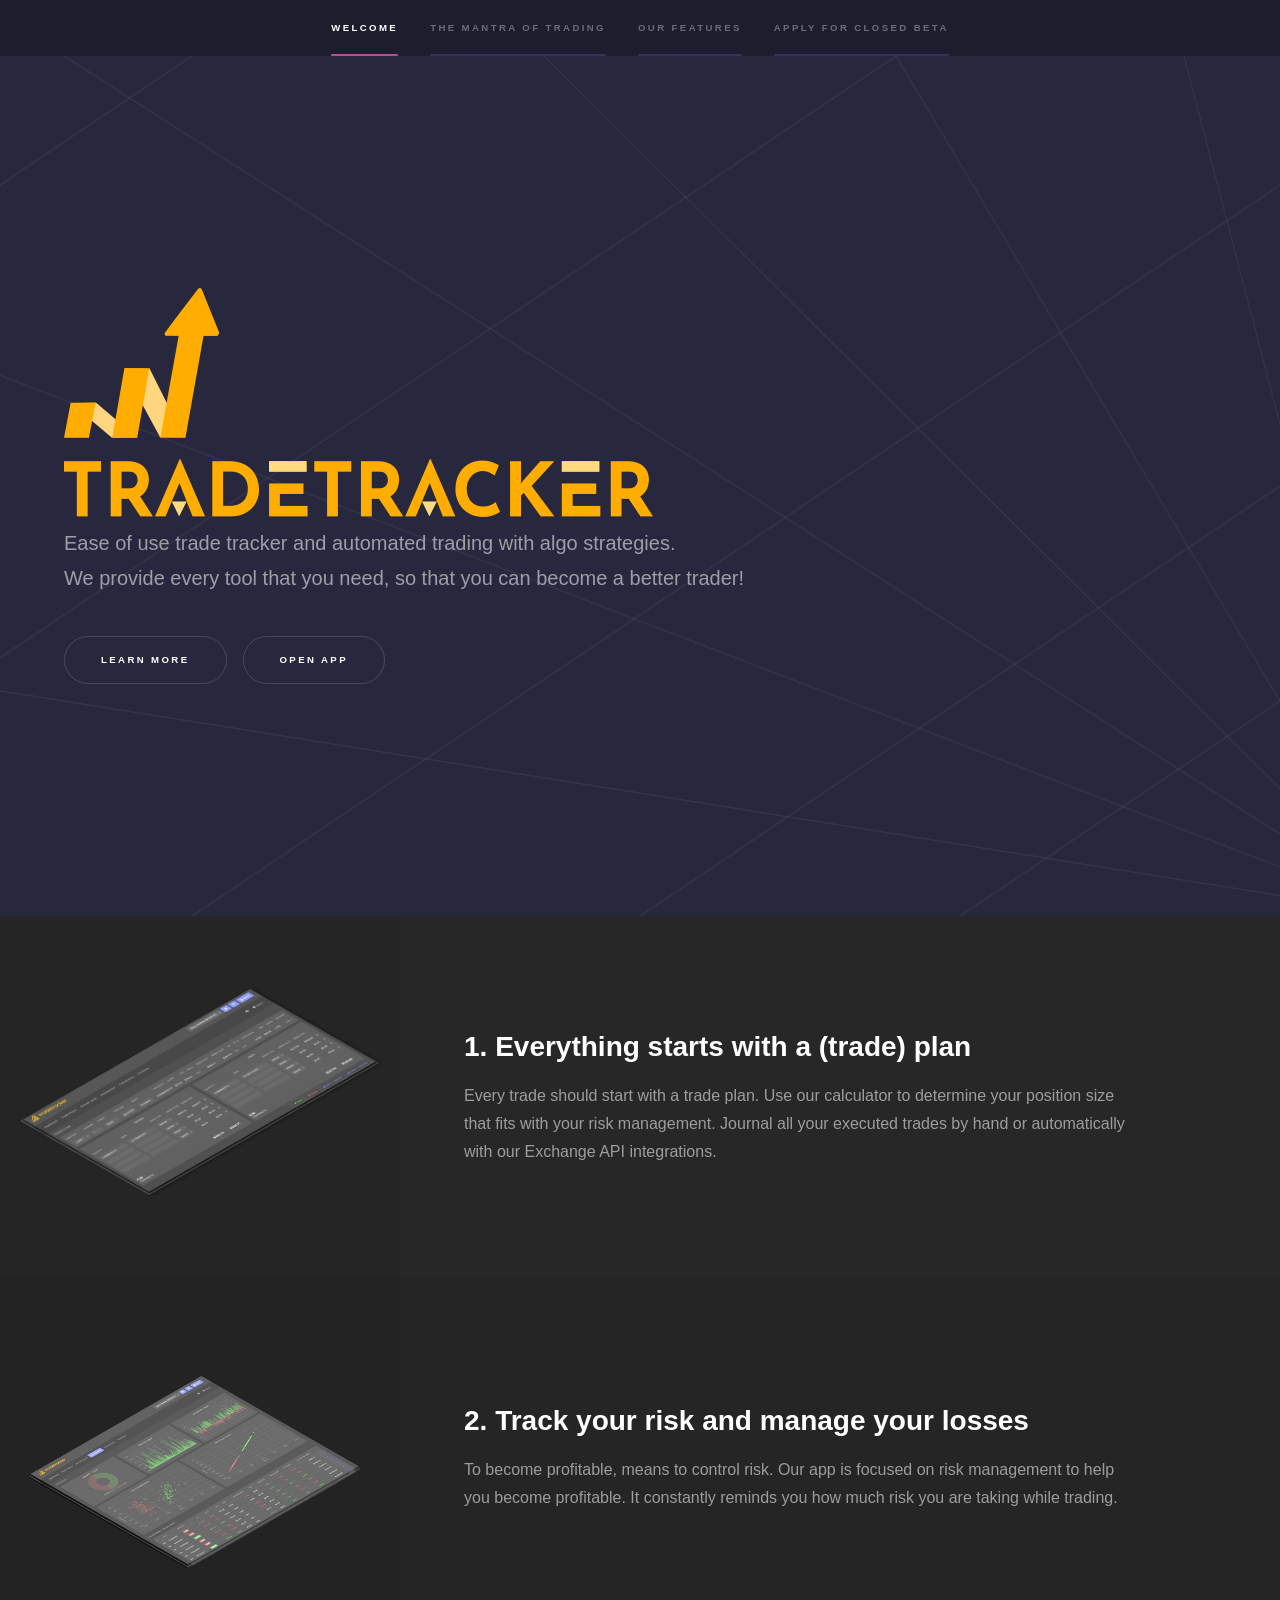
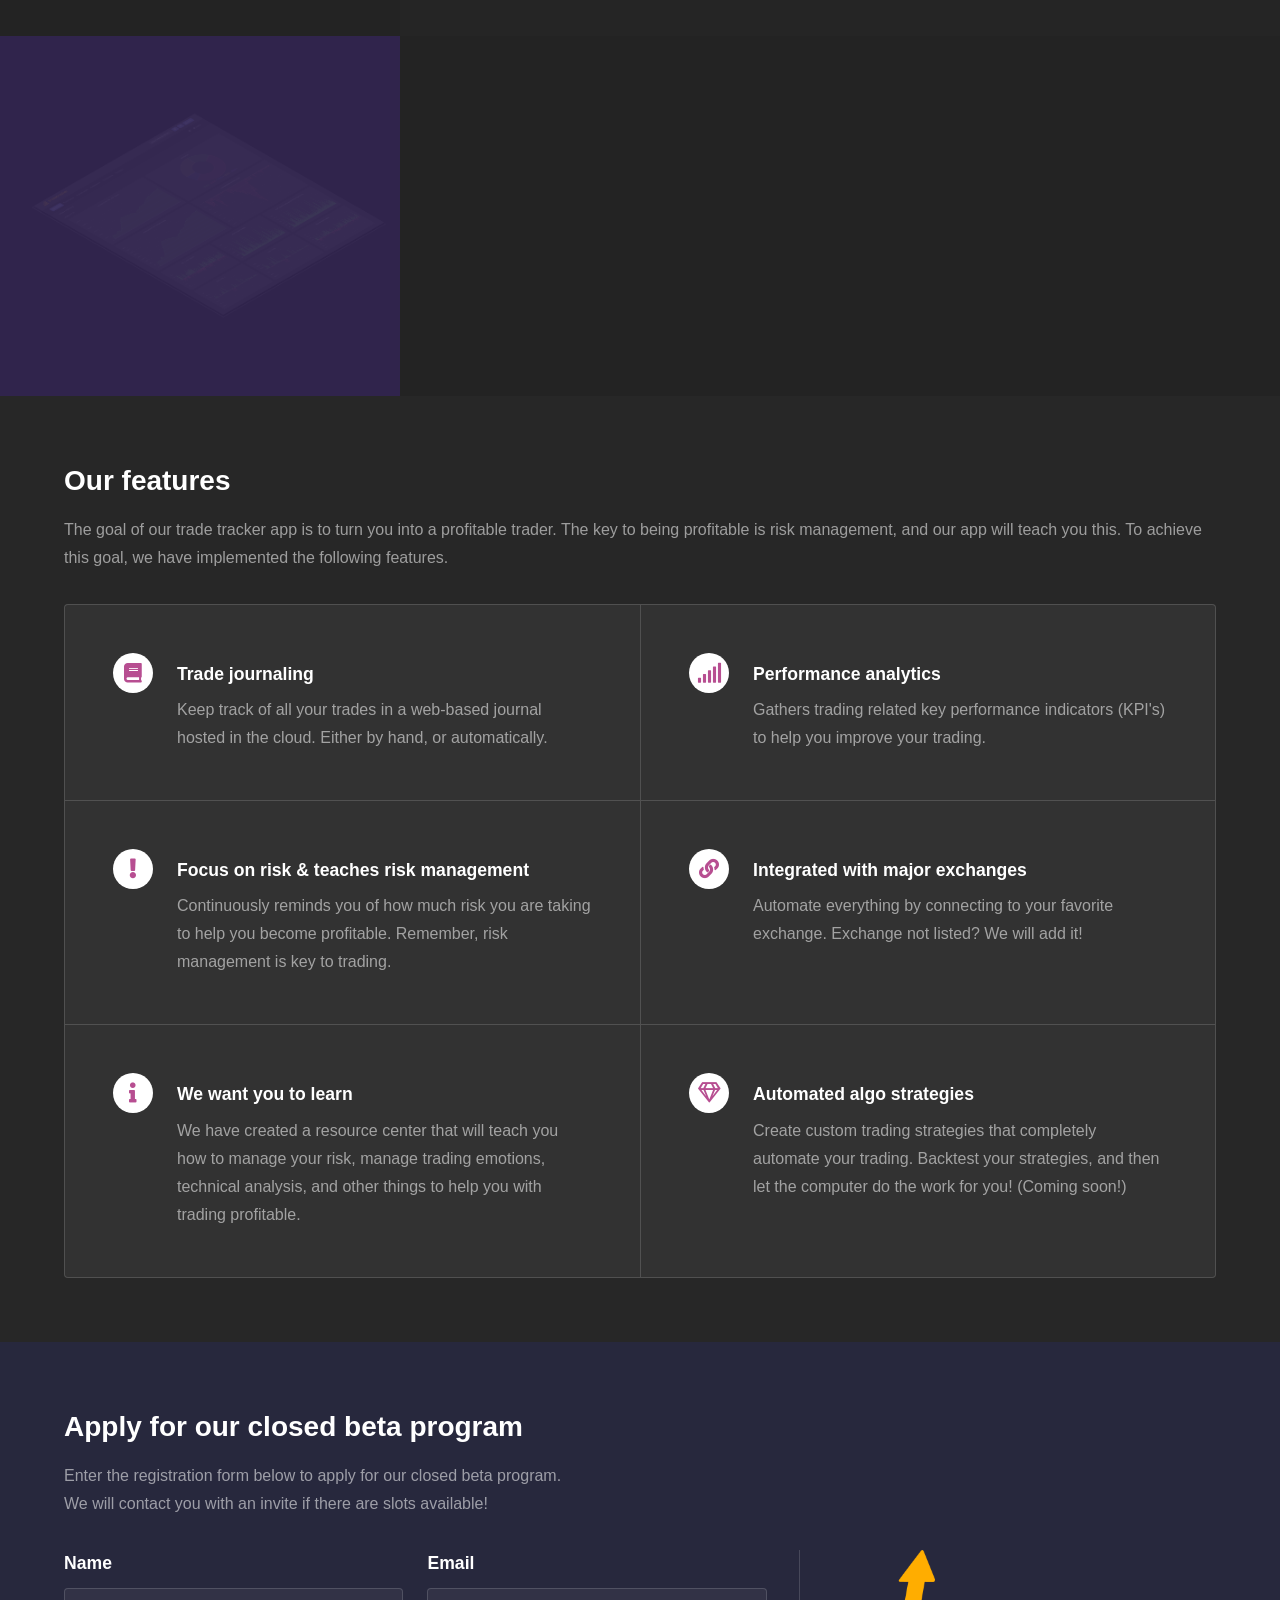
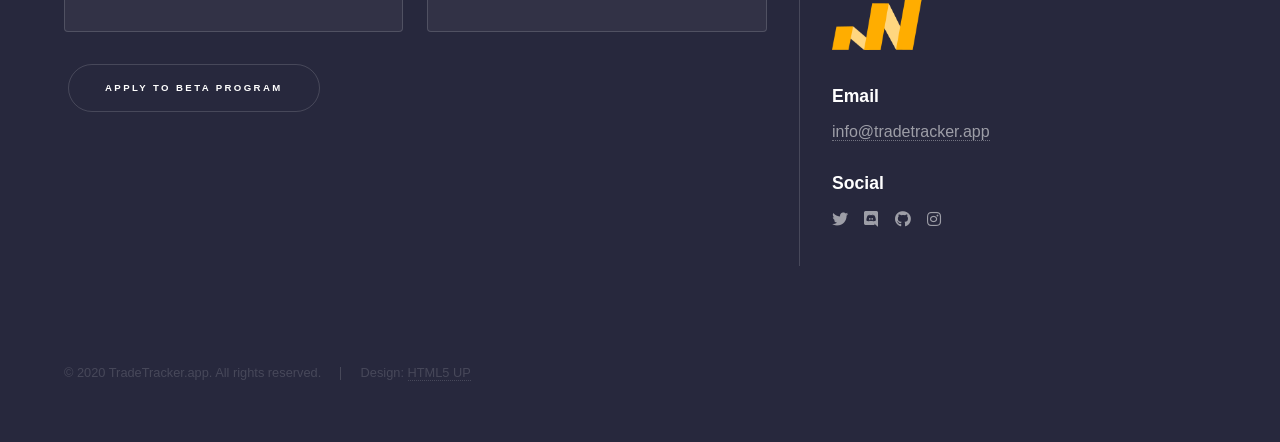
==== index.html @ 55cc379c "additional logo" ====
<!DOCTYPE HTML>
<!--
	Hyperspace by HTML5 UP
	html5up.net | @ajlkn
	Free for personal and commercial use under the CCA 3.0 license (html5up.net/license)
-->
<html>
	<head>
		<title>TradeTracker — Ease of use trade tracker!</title>
		<meta charset="utf-8" />
		<meta name="viewport" content="width=device-width, initial-scale=1, user-scalable=no" />
		<link rel="stylesheet" href="assets/css/main.css" />
		<link rel="icon" type="image/png" href="images/favicon.png">
		<noscript><link rel="stylesheet" href="assets/css/noscript.css" /></noscript>
	</head>
	<body class="is-preload">

		<!-- Sidebar -->
			<section id="sidebar">
				<div class="inner">
					<nav>
						<ul>
							<li><a href="#intro">Welcome</a></li>
							<li><a href="#one">The mantra of trading</a></li>
							<li><a href="#two">Our features</a></li>
							<li><a href="#three">Apply for closed beta</a></li>
						</ul>
					</nav>
				</div>
			</section>

		<!-- Wrapper -->
			<div id="wrapper">

				<!-- Intro -->
					<section id="intro" class="wrapper style1 fullscreen fade-up">
						<div class="inner">
							<div>
								<img src="images/icon.png" style="margin-bottom: 12px;" />
							</div>
							<img src="images/logo.png" alt="TradeTracker" class="logo" />
							<p>
								Ease of use trade tracker and automated trading with algo strategies.<br/>
								We provide every tool that you need, so that you can become a better trader!
							</p>
							<ul class="actions">
								<li><a href="#one" class="button scrolly">Learn more</a></li>
								<li><a href="https://beta.tradetracker.app" target="_blank" class="button scrolly">Open app</a></li>
							</ul>
						</div>
					</section>

				<!-- One -->
					<section id="one" class="wrapper style2 spotlights">
						<section>
							<a class="image"><img src="images/img2.PNG" alt="" data-position="center center" /></a>
							<div class="content">
								<div class="inner">
									<h2>1. Everything starts with a (trade) plan</h2>
									<p>
										Every trade should start with a trade plan. 
										Use our calculator to determine your position size that fits with your risk management.
										Journal all your executed trades by hand or automatically with our Exchange API integrations.
									</p>
									<!-- <ul class="actions">
										<li><a href="generic.html" class="button">Learn more</a></li>
									</ul> -->
								</div>
							</div>
						</section>
						<section>
							<a class="image"><img src="images/img3.PNG" alt="" data-position="top center" /></a>
							<div class="content">
								<div class="inner">
									<h2>2. Track your risk and manage your losses</h2>
									<p>
										To become profitable, means to control risk.
										Our app is focused on risk management to help you become profitable.
										It constantly reminds you how much risk you are taking while trading.
									</p>
									<!-- <ul class="actions">
										<li><a href="generic.html" class="button">Learn more</a></li>
									</ul> -->
								</div>
							</div>
						</section>
						<section>
							<a class="image"><img src="images/img1.PNG" alt="" data-position="25% 25%" /></a>
							<div class="content">
								<div class="inner">
									<h2>3. Learn from the past, improve for the future</h2>
									<p>
										To improve, you need historical data.
										Gain key insight into your trading performance by tracking trading related key performance indicators (KPI's), and learn how to improve your trading.
									</p>
									<!-- <ul class="actions">
										<li><a href="generic.html" class="button">Learn more</a></li>
									</ul> -->
								</div>
							</div>
						</section>
					</section>

				<!-- Two -->
					<section id="two" class="wrapper style3 fade-up">
						<div class="inner">
							<h2>Our features</h2>
							<p>
								The goal of our trade tracker app is to turn you into a profitable trader. The key to being profitable is risk management, and our app will teach you this.
								To achieve this goal, we have implemented the following features.
							</p>
							<div class="features">
								<section>
									<span class="icon solid major fa-book"></span>
									<h3>Trade journaling</h3>
									<p>
										Keep track of all your trades in a web-based journal hosted in the cloud.
										Either by hand, or automatically.
									</p>
								</section>
								<section>
									<span class="icon solid major fa-signal"></span>
									<h3>Performance analytics</h3>
									<p>Gathers trading related key performance indicators (KPI's) to help you improve your trading.</p>
								</section>
								<section>
									<span class="icon solid major fa-exclamation"></span>
									<h3>Focus on risk & teaches risk management</h3>
									<p>Continuously reminds you of how much risk you are taking to help you become profitable. Remember, risk management is key to trading.</p>
								</section>
								<section>
									<span class="icon solid major fa-link"></span>
									<h3>Integrated with major exchanges</h3>
									<p>Automate everything by connecting to your favorite exchange. Exchange not listed? We will add it!</p>
								</section>
								<section>
									<span class="icon solid major fa-info"></span>
									<h3>We want you to learn</h3>
									<p>
										We have created a resource center that will teach you how to manage your risk, manage trading emotions, technical analysis, and other things to help you with trading profitable.
									</p>
								</section>
								<section>
									<span class="icon major fa-gem"></span>
									<h3>Automated algo strategies</h3>
									<p>Create custom trading strategies that completely automate your trading. Backtest your strategies, and then let the computer do the work for you! (Coming soon!)</p>
								</section>
							</div>
							<!-- <ul class="actions">
								<li><a href="generic.html" class="button">Learn more</a></li>
							</ul> -->
						</div>
					</section>

				<!-- Three -->
					<section id="three" class="wrapper style1 fade-up">
						<div class="inner">
							<h2>Apply for our closed beta program</h2>
							<p>
								Enter the registration form below to apply for our closed beta program.<br/>
								We will contact you with an invite if there are slots available!
							</p>
							<div class="split style1">
								<section>
									<form method="post" id="form">
										<div class="fields">
											<div class="field half">
												<label for="name">Name</label>
												<input type="text" name="name" id="name" />
											</div>
											<div class="field half">
												<label for="email">Email</label>
												<input type="text" name="_replyto" id="email" />
											</div>
										</div>
										<input type="hidden" name="message" value="I'd like to apply for your beta program!" />
										<ul class="actions">
											<button class="button submit" value="Send" style="margin-left: 20px;">Apply to beta program</button>
										</ul>
									</form>
								</section>
								<section>
									<ul class="contact">
										<!-- <li>
											<h3>Address</h3>
											<span>Unknown Address #69<br />
											1234 TT, Amsterdam<br />
											The Netherlands</span>
										</li> -->
										<li>
											<img src="images/icon.png" style="height: 100px;" />
										</li>
										<li>
											<h3>Email</h3>
											<a href="#">info@tradetracker.app</a>
										</li>
										<li>
											<h3>Social</h3>
											<ul class="icons">
												<li><a href="https://twitter.com/TradeTrackerApp" class="icon brands fa-twitter"><span class="label">Twitter</span></a></li>
												<li><a href="https://discord.gg/J2b7CrncTD" class="fab fa-discord"><span class="label">Discord</span></a></li>
												<li><a href="#" class="icon brands fa-github"><span class="label">GitHub</span></a></li>
												<li><a href="#" class="icon brands fa-instagram"><span class="label">Instagram</span></a></li>
											</ul>
										</li>
									</ul>
								</section>
							</div>
						</div>
					</section>

			</div>

		<!-- Footer -->
			<footer id="footer" class="wrapper style1-alt">
				<div class="inner">
					<ul class="menu">
						<li>&copy; 2020 TradeTracker.app. All rights reserved.</li><li><small>Design: <a href="http://html5up.net">HTML5 UP</a></small></li>
					</ul>
				</div>
			</footer>

		<!-- Scripts -->
			<script src="assets/js/jquery.min.js"></script>
			<script src="assets/js/jquery.scrollex.min.js"></script>
			<script src="assets/js/jquery.scrolly.min.js"></script>
			<script src="assets/js/browser.min.js"></script>
			<script src="assets/js/breakpoints.min.js"></script>
			<script src="assets/js/util.js"></script>
			<script src="assets/js/main.js"></script>
			<script>
				// Add the form action by "decrypting" this Base64 string. Prevents bots that submits forms...
				const el = document.getElementById('form');
				el.action = atob('aHR0cHM6Ly9mb3Jtc3ByZWUuaW8vZi94cHpva3ducg==');
			</script>
	</body>
</html>
---- assets/css/main.css ----
@import url(fontawesome-all.min.css);

/*
	Hyperspace by HTML5 UP
	html5up.net | @ajlkn
	Free for personal and commercial use under the CCA 3.0 license (html5up.net/license)
*/

html, body, div, span, applet, object,
iframe, h1, h2, h3, h4, h5, h6, p, blockquote,
pre, a, abbr, acronym, address, big, cite,
code, del, dfn, em, img, ins, kbd, q, s, samp,
small, strike, strong, sub, sup, tt, var, b,
u, i, center, dl, dt, dd, ol, ul, li, fieldset,
form, label, legend, table, caption, tbody,
tfoot, thead, tr, th, td, article, aside,
canvas, details, embed, figure, figcaption,
footer, header, hgroup, menu, nav, output, ruby,
section, summary, time, mark, audio, video {
	margin: 0;
	padding: 0;
	border: 0;
	font-size: 100%;
	font: inherit;
	vertical-align: baseline;}

article, aside, details, figcaption, figure,
footer, header, hgroup, menu, nav, section {
	display: block;}

body {
	line-height: 1;
}

ol, ul {
	list-style: none;
}

blockquote, q {
	quotes: none;
}

	blockquote:before, blockquote:after, q:before, q:after {
		content: '';
		content: none;
	}

table {
	border-collapse: collapse;
	border-spacing: 0;
}

body {
	-webkit-text-size-adjust: none;
}

mark {
	background-color: transparent;
	color: inherit;
}

input::-moz-focus-inner {
	border: 0;
	padding: 0;
}

input, select, textarea {
	-moz-appearance: none;
	-webkit-appearance: none;
	-ms-appearance: none;
	appearance: none;
}

/* Basic */

	@-ms-viewport {
		width: device-width;
	}

	body {
		-ms-overflow-style: scrollbar;
	}

	@media screen and (max-width: 480px) {

		html, body {
			min-width: 320px;
		}

	}

	html {
		box-sizing: border-box;
	}

	*, *:before, *:after {
		box-sizing: inherit;
	}

	body {
		background: #27283D;
	}

		body.is-preload *, body.is-preload *:before, body.is-preload *:after {
			-moz-animation: none !important;
			-webkit-animation: none !important;
			-ms-animation: none !important;
			animation: none !important;
			-moz-transition: none !important;
			-webkit-transition: none !important;
			-ms-transition: none !important;
			transition: none !important;
		}

/* Type */

	body, input, select, textarea {
		color: rgba(255, 255, 255, 0.55);
		font-family: Arial, Helvetica, sans-serif;
		font-size: 16.5pt;
		font-weight: normal;
		line-height: 1.75;
	}

		@media screen and (max-width: 1680px) {

			body, input, select, textarea {
				font-size: 13pt;
			}

		}

		@media screen and (max-width: 1280px) {

			body, input, select, textarea {
				font-size: 12pt;
			}

		}

		@media screen and (max-width: 360px) {

			body, input, select, textarea {
				font-size: 11pt;
			}

		}

	a {
		-moz-transition: color 0.2s ease, border-bottom-color 0.2s ease;
		-webkit-transition: color 0.2s ease, border-bottom-color 0.2s ease;
		-ms-transition: color 0.2s ease, border-bottom-color 0.2s ease;
		transition: color 0.2s ease, border-bottom-color 0.2s ease;
		border-bottom: dotted 1px rgba(255, 255, 255, 0.35);
		color: inherit;
		text-decoration: none;
	}

		a:hover {
			border-bottom-color: transparent;
			color: #ffffff;
		}

	strong, b {
		color: #ffffff;
		font-weight: bold;
	}

	em, i {
		font-style: italic;
	}

	p {
		margin: 0 0 2em 0;
	}

	h1, h2, h3, h4, h5, h6 {
		color: #ffffff;
		font-weight: bold;
		line-height: 1.5;
		margin: 0 0 0.5em 0;
	}

		h1 a, h2 a, h3 a, h4 a, h5 a, h6 a {
			color: inherit;
			text-decoration: none;
		}

	h1 {
		font-size: 2.75em;
	}

		h1.major {
			margin: 0 0 1.3em 0;
			position: relative;
			padding-bottom: 0.35em;
		}

			h1.major:after {
				background-image: -moz-linear-gradient(to right, #5e42a6, #b74e91);
				background-image: -webkit-linear-gradient(to right, #5e42a6, #b74e91);
				background-image: -ms-linear-gradient(to right, #5e42a6, #b74e91);
				background-image: linear-gradient(to right, #5e42a6, #b74e91);
				-moz-transition: max-width 0.2s ease;
				-webkit-transition: max-width 0.2s ease;
				-ms-transition: max-width 0.2s ease;
				transition: max-width 0.2s ease;
				border-radius: 0.2em;
				bottom: 0;
				content: '';
				height: 0.05em;
				position: absolute;
				right: 0;
				width: 100%;
			}

	h2 {
		font-size: 1.75em;
	}

	h3 {
		font-size: 1.1em;
	}

	h4 {
		font-size: 1em;
	}

	h5 {
		font-size: 0.8em;
	}

	h6 {
		font-size: 0.6em;
	}

	@media screen and (max-width: 736px) {

		h1 {
			font-size: 2em;
		}

		h2 {
			font-size: 1.25em;
		}

		h3 {
			font-size: 1em;
		}

		h4 {
			font-size: 0.8em;
		}

		h5 {
			font-size: 0.6em;
		}

		h6 {
			font-size: 0.6em;
		}

	}

	sub {
		font-size: 0.8em;
		position: relative;
		top: 0.5em;
	}

	sup {
		font-size: 0.8em;
		position: relative;
		top: -0.5em;
	}

	blockquote {
		border-left: solid 4px rgba(255, 255, 255, 0.15);
		font-style: italic;
		margin: 0 0 2em 0;
		padding: 0.5em 0 0.5em 2em;
	}

	code {
		background: rgba(255, 255, 255, 0.05);
		border-radius: 0.25em;
		border: solid 1px rgba(255, 255, 255, 0.15);
		font-family: "Courier New", monospace;
		font-size: 0.9em;
		margin: 0 0.25em;
		padding: 0.25em 0.65em;
	}

	pre {
		-webkit-overflow-scrolling: touch;
		font-family: "Courier New", monospace;
		font-size: 0.9em;
		margin: 0 0 2em 0;
	}

		pre code {
			display: block;
			line-height: 1.75em;
			padding: 1em 1.5em;
			overflow-x: auto;
		}

	hr {
		border: 0;
		border-bottom: solid 1px rgba(255, 255, 255, 0.15);
		margin: 2em 0;
	}

		hr.major {
			margin: 3em 0;
		}

	.align-left {
		text-align: left;
	}

	.align-center {
		text-align: center;
	}

	.align-right {
		text-align: right;
	}

/* Row */

	.row {
		display: flex;
		flex-wrap: wrap;
		box-sizing: border-box;
		align-items: stretch;
	}

		.row > * {
			box-sizing: border-box;
		}

		.row.gtr-uniform > * > :last-child {
			margin-bottom: 0;
		}

		.row.aln-left {
			justify-content: flex-start;
		}

		.row.aln-center {
			justify-content: center;
		}

		.row.aln-right {
			justify-content: flex-end;
		}

		.row.aln-top {
			align-items: flex-start;
		}

		.row.aln-middle {
			align-items: center;
		}

		.row.aln-bottom {
			align-items: flex-end;
		}

		.row > .imp {
			order: -1;
		}

		.row > .col-1 {
			width: 8.33333%;
		}

		.row > .off-1 {
			margin-left: 8.33333%;
		}

		.row > .col-2 {
			width: 16.66667%;
		}

		.row > .off-2 {
			margin-left: 16.66667%;
		}

		.row > .col-3 {
			width: 25%;
		}

		.row > .off-3 {
			margin-left: 25%;
		}

		.row > .col-4 {
			width: 33.33333%;
		}

		.row > .off-4 {
			margin-left: 33.33333%;
		}

		.row > .col-5 {
			width: 41.66667%;
		}

		.row > .off-5 {
			margin-left: 41.66667%;
		}

		.row > .col-6 {
			width: 50%;
		}

		.row > .off-6 {
			margin-left: 50%;
		}

		.row > .col-7 {
			width: 58.33333%;
		}

		.row > .off-7 {
			margin-left: 58.33333%;
		}

		.row > .col-8 {
			width: 66.66667%;
		}

		.row > .off-8 {
			margin-left: 66.66667%;
		}

		.row > .col-9 {
			width: 75%;
		}

		.row > .off-9 {
			margin-left: 75%;
		}

		.row > .col-10 {
			width: 83.33333%;
		}

		.row > .off-10 {
			margin-left: 83.33333%;
		}

		.row > .col-11 {
			width: 91.66667%;
		}

		.row > .off-11 {
			margin-left: 91.66667%;
		}

		.row > .col-12 {
			width: 100%;
		}

		.row > .off-12 {
			margin-left: 100%;
		}

		.row.gtr-0 {
			margin-top: 0;
			margin-left: 0em;
		}

			.row.gtr-0 > * {
				padding: 0 0 0 0em;
			}

			.row.gtr-0.gtr-uniform {
				margin-top: 0em;
			}

				.row.gtr-0.gtr-uniform > * {
					padding-top: 0em;
				}

		.row.gtr-25 {
			margin-top: 0;
			margin-left: -0.375em;
		}

			.row.gtr-25 > * {
				padding: 0 0 0 0.375em;
			}

			.row.gtr-25.gtr-uniform {
				margin-top: -0.375em;
			}

				.row.gtr-25.gtr-uniform > * {
					padding-top: 0.375em;
				}

		.row.gtr-50 {
			margin-top: 0;
			margin-left: -0.75em;
		}

			.row.gtr-50 > * {
				padding: 0 0 0 0.75em;
			}

			.row.gtr-50.gtr-uniform {
				margin-top: -0.75em;
			}

				.row.gtr-50.gtr-uniform > * {
					padding-top: 0.75em;
				}

		.row {
			margin-top: 0;
			margin-left: -1.5em;
		}

			.row > * {
				padding: 0 0 0 1.5em;
			}

			.row.gtr-uniform {
				margin-top: -1.5em;
			}

				.row.gtr-uniform > * {
					padding-top: 1.5em;
				}

		.row.gtr-150 {
			margin-top: 0;
			margin-left: -2.25em;
		}

			.row.gtr-150 > * {
				padding: 0 0 0 2.25em;
			}

			.row.gtr-150.gtr-uniform {
				margin-top: -2.25em;
			}

				.row.gtr-150.gtr-uniform > * {
					padding-top: 2.25em;
				}

		.row.gtr-200 {
			margin-top: 0;
			margin-left: -3em;
		}

			.row.gtr-200 > * {
				padding: 0 0 0 3em;
			}

			.row.gtr-200.gtr-uniform {
				margin-top: -3em;
			}

				.row.gtr-200.gtr-uniform > * {
					padding-top: 3em;
				}

		@media screen and (max-width: 1680px) {

			.row {
				display: flex;
				flex-wrap: wrap;
				box-sizing: border-box;
				align-items: stretch;
			}

				.row > * {
					box-sizing: border-box;
				}

				.row.gtr-uniform > * > :last-child {
					margin-bottom: 0;
				}

				.row.aln-left {
					justify-content: flex-start;
				}

				.row.aln-center {
					justify-content: center;
				}

				.row.aln-right {
					justify-content: flex-end;
				}

				.row.aln-top {
					align-items: flex-start;
				}

				.row.aln-middle {
					align-items: center;
				}

				.row.aln-bottom {
					align-items: flex-end;
				}

				.row > .imp-xlarge {
					order: -1;
				}

				.row > .col-1-xlarge {
					width: 8.33333%;
				}

				.row > .off-1-xlarge {
					margin-left: 8.33333%;
				}

				.row > .col-2-xlarge {
					width: 16.66667%;
				}

				.row > .off-2-xlarge {
					margin-left: 16.66667%;
				}

				.row > .col-3-xlarge {
					width: 25%;
				}

				.row > .off-3-xlarge {
					margin-left: 25%;
				}

				.row > .col-4-xlarge {
					width: 33.33333%;
				}

				.row > .off-4-xlarge {
					margin-left: 33.33333%;
				}

				.row > .col-5-xlarge {
					width: 41.66667%;
				}

				.row > .off-5-xlarge {
					margin-left: 41.66667%;
				}

				.row > .col-6-xlarge {
					width: 50%;
				}

				.row > .off-6-xlarge {
					margin-left: 50%;
				}

				.row > .col-7-xlarge {
					width: 58.33333%;
				}

				.row > .off-7-xlarge {
					margin-left: 58.33333%;
				}

				.row > .col-8-xlarge {
					width: 66.66667%;
				}

				.row > .off-8-xlarge {
					margin-left: 66.66667%;
				}

				.row > .col-9-xlarge {
					width: 75%;
				}

				.row > .off-9-xlarge {
					margin-left: 75%;
				}

				.row > .col-10-xlarge {
					width: 83.33333%;
				}

				.row > .off-10-xlarge {
					margin-left: 83.33333%;
				}

				.row > .col-11-xlarge {
					width: 91.66667%;
				}

				.row > .off-11-xlarge {
					margin-left: 91.66667%;
				}

				.row > .col-12-xlarge {
					width: 100%;
				}

				.row > .off-12-xlarge {
					margin-left: 100%;
				}

				.row.gtr-0 {
					margin-top: 0;
					margin-left: 0em;
				}

					.row.gtr-0 > * {
						padding: 0 0 0 0em;
					}

					.row.gtr-0.gtr-uniform {
						margin-top: 0em;
					}

						.row.gtr-0.gtr-uniform > * {
							padding-top: 0em;
						}

				.row.gtr-25 {
					margin-top: 0;
					margin-left: -0.375em;
				}

					.row.gtr-25 > * {
						padding: 0 0 0 0.375em;
					}

					.row.gtr-25.gtr-uniform {
						margin-top: -0.375em;
					}

						.row.gtr-25.gtr-uniform > * {
							padding-top: 0.375em;
						}

				.row.gtr-50 {
					margin-top: 0;
					margin-left: -0.75em;
				}

					.row.gtr-50 > * {
						padding: 0 0 0 0.75em;
					}

					.row.gtr-50.gtr-uniform {
						margin-top: -0.75em;
					}

						.row.gtr-50.gtr-uniform > * {
							padding-top: 0.75em;
						}

				.row {
					margin-top: 0;
					margin-left: -1.5em;
				}

					.row > * {
						padding: 0 0 0 1.5em;
					}

					.row.gtr-uniform {
						margin-top: -1.5em;
					}

						.row.gtr-uniform > * {
							padding-top: 1.5em;
						}

				.row.gtr-150 {
					margin-top: 0;
					margin-left: -2.25em;
				}

					.row.gtr-150 > * {
						padding: 0 0 0 2.25em;
					}

					.row.gtr-150.gtr-uniform {
						margin-top: -2.25em;
					}

						.row.gtr-150.gtr-uniform > * {
							padding-top: 2.25em;
						}

				.row.gtr-200 {
					margin-top: 0;
					margin-left: -3em;
				}

					.row.gtr-200 > * {
						padding: 0 0 0 3em;
					}

					.row.gtr-200.gtr-uniform {
						margin-top: -3em;
					}

						.row.gtr-200.gtr-uniform > * {
							padding-top: 3em;
						}

		}

		@media screen and (max-width: 1280px) {

			.row {
				display: flex;
				flex-wrap: wrap;
				box-sizing: border-box;
				align-items: stretch;
			}

				.row > * {
					box-sizing: border-box;
				}

				.row.gtr-uniform > * > :last-child {
					margin-bottom: 0;
				}

				.row.aln-left {
					justify-content: flex-start;
				}

				.row.aln-center {
					justify-content: center;
				}

				.row.aln-right {
					justify-content: flex-end;
				}

				.row.aln-top {
					align-items: flex-start;
				}

				.row.aln-middle {
					align-items: center;
				}

				.row.aln-bottom {
					align-items: flex-end;
				}

				.row > .imp-large {
					order: -1;
				}

				.row > .col-1-large {
					width: 8.33333%;
				}

				.row > .off-1-large {
					margin-left: 8.33333%;
				}

				.row > .col-2-large {
					width: 16.66667%;
				}

				.row > .off-2-large {
					margin-left: 16.66667%;
				}

				.row > .col-3-large {
					width: 25%;
				}

				.row > .off-3-large {
					margin-left: 25%;
				}

				.row > .col-4-large {
					width: 33.33333%;
				}

				.row > .off-4-large {
					margin-left: 33.33333%;
				}

				.row > .col-5-large {
					width: 41.66667%;
				}

				.row > .off-5-large {
					margin-left: 41.66667%;
				}

				.row > .col-6-large {
					width: 50%;
				}

				.row > .off-6-large {
					margin-left: 50%;
				}

				.row > .col-7-large {
					width: 58.33333%;
				}

				.row > .off-7-large {
					margin-left: 58.33333%;
				}

				.row > .col-8-large {
					width: 66.66667%;
				}

				.row > .off-8-large {
					margin-left: 66.66667%;
				}

				.row > .col-9-large {
					width: 75%;
				}

				.row > .off-9-large {
					margin-left: 75%;
				}

				.row > .col-10-large {
					width: 83.33333%;
				}

				.row > .off-10-large {
					margin-left: 83.33333%;
				}

				.row > .col-11-large {
					width: 91.66667%;
				}

				.row > .off-11-large {
					margin-left: 91.66667%;
				}

				.row > .col-12-large {
					width: 100%;
				}

				.row > .off-12-large {
					margin-left: 100%;
				}

				.row.gtr-0 {
					margin-top: 0;
					margin-left: 0em;
				}

					.row.gtr-0 > * {
						padding: 0 0 0 0em;
					}

					.row.gtr-0.gtr-uniform {
						margin-top: 0em;
					}

						.row.gtr-0.gtr-uniform > * {
							padding-top: 0em;
						}

				.row.gtr-25 {
					margin-top: 0;
					margin-left: -0.375em;
				}

					.row.gtr-25 > * {
						padding: 0 0 0 0.375em;
					}

					.row.gtr-25.gtr-uniform {
						margin-top: -0.375em;
					}

						.row.gtr-25.gtr-uniform > * {
							padding-top: 0.375em;
						}

				.row.gtr-50 {
					margin-top: 0;
					margin-left: -0.75em;
				}

					.row.gtr-50 > * {
						padding: 0 0 0 0.75em;
					}

					.row.gtr-50.gtr-uniform {
						margin-top: -0.75em;
					}

						.row.gtr-50.gtr-uniform > * {
							padding-top: 0.75em;
						}

				.row {
					margin-top: 0;
					margin-left: -1.5em;
				}

					.row > * {
						padding: 0 0 0 1.5em;
					}

					.row.gtr-uniform {
						margin-top: -1.5em;
					}

						.row.gtr-uniform > * {
							padding-top: 1.5em;
						}

				.row.gtr-150 {
					margin-top: 0;
					margin-left: -2.25em;
				}

					.row.gtr-150 > * {
						padding: 0 0 0 2.25em;
					}

					.row.gtr-150.gtr-uniform {
						margin-top: -2.25em;
					}

						.row.gtr-150.gtr-uniform > * {
							padding-top: 2.25em;
						}

				.row.gtr-200 {
					margin-top: 0;
					margin-left: -3em;
				}

					.row.gtr-200 > * {
						padding: 0 0 0 3em;
					}

					.row.gtr-200.gtr-uniform {
						margin-top: -3em;
					}

						.row.gtr-200.gtr-uniform > * {
							padding-top: 3em;
						}

		}

		@media screen and (max-width: 980px) {

			.row {
				display: flex;
				flex-wrap: wrap;
				box-sizing: border-box;
				align-items: stretch;
			}

				.row > * {
					box-sizing: border-box;
				}

				.row.gtr-uniform > * > :last-child {
					margin-bottom: 0;
				}

				.row.aln-left {
					justify-content: flex-start;
				}

				.row.aln-center {
					justify-content: center;
				}

				.row.aln-right {
					justify-content: flex-end;
				}

				.row.aln-top {
					align-items: flex-start;
				}

				.row.aln-middle {
					align-items: center;
				}

				.row.aln-bottom {
					align-items: flex-end;
				}

				.row > .imp-medium {
					order: -1;
				}

				.row > .col-1-medium {
					width: 8.33333%;
				}

				.row > .off-1-medium {
					margin-left: 8.33333%;
				}

				.row > .col-2-medium {
					width: 16.66667%;
				}

				.row > .off-2-medium {
					margin-left: 16.66667%;
				}

				.row > .col-3-medium {
					width: 25%;
				}

				.row > .off-3-medium {
					margin-left: 25%;
				}

				.row > .col-4-medium {
					width: 33.33333%;
				}

				.row > .off-4-medium {
					margin-left: 33.33333%;
				}

				.row > .col-5-medium {
					width: 41.66667%;
				}

				.row > .off-5-medium {
					margin-left: 41.66667%;
				}

				.row > .col-6-medium {
					width: 50%;
				}

				.row > .off-6-medium {
					margin-left: 50%;
				}

				.row > .col-7-medium {
					width: 58.33333%;
				}

				.row > .off-7-medium {
					margin-left: 58.33333%;
				}

				.row > .col-8-medium {
					width: 66.66667%;
				}

				.row > .off-8-medium {
					margin-left: 66.66667%;
				}

				.row > .col-9-medium {
					width: 75%;
				}

				.row > .off-9-medium {
					margin-left: 75%;
				}

				.row > .col-10-medium {
					width: 83.33333%;
				}

				.row > .off-10-medium {
					margin-left: 83.33333%;
				}

				.row > .col-11-medium {
					width: 91.66667%;
				}

				.row > .off-11-medium {
					margin-left: 91.66667%;
				}

				.row > .col-12-medium {
					width: 100%;
				}

				.row > .off-12-medium {
					margin-left: 100%;
				}

				.row.gtr-0 {
					margin-top: 0;
					margin-left: 0em;
				}

					.row.gtr-0 > * {
						padding: 0 0 0 0em;
					}

					.row.gtr-0.gtr-uniform {
						margin-top: 0em;
					}

						.row.gtr-0.gtr-uniform > * {
							padding-top: 0em;
						}

				.row.gtr-25 {
					margin-top: 0;
					margin-left: -0.375em;
				}

					.row.gtr-25 > * {
						padding: 0 0 0 0.375em;
					}

					.row.gtr-25.gtr-uniform {
						margin-top: -0.375em;
					}

						.row.gtr-25.gtr-uniform > * {
							padding-top: 0.375em;
						}

				.row.gtr-50 {
					margin-top: 0;
					margin-left: -0.75em;
				}

					.row.gtr-50 > * {
						padding: 0 0 0 0.75em;
					}

					.row.gtr-50.gtr-uniform {
						margin-top: -0.75em;
					}

						.row.gtr-50.gtr-uniform > * {
							padding-top: 0.75em;
						}

				.row {
					margin-top: 0;
					margin-left: -1.5em;
				}

					.row > * {
						padding: 0 0 0 1.5em;
					}

					.row.gtr-uniform {
						margin-top: -1.5em;
					}

						.row.gtr-uniform > * {
							padding-top: 1.5em;
						}

				.row.gtr-150 {
					margin-top: 0;
					margin-left: -2.25em;
				}

					.row.gtr-150 > * {
						padding: 0 0 0 2.25em;
					}

					.row.gtr-150.gtr-uniform {
						margin-top: -2.25em;
					}

						.row.gtr-150.gtr-uniform > * {
							padding-top: 2.25em;
						}

				.row.gtr-200 {
					margin-top: 0;
					margin-left: -3em;
				}

					.row.gtr-200 > * {
						padding: 0 0 0 3em;
					}

					.row.gtr-200.gtr-uniform {
						margin-top: -3em;
					}

						.row.gtr-200.gtr-uniform > * {
							padding-top: 3em;
						}

		}

		@media screen and (max-width: 736px) {

			.row {
				display: flex;
				flex-wrap: wrap;
				box-sizing: border-box;
				align-items: stretch;
			}

				.row > * {
					box-sizing: border-box;
				}

				.row.gtr-uniform > * > :last-child {
					margin-bottom: 0;
				}

				.row.aln-left {
					justify-content: flex-start;
				}

				.row.aln-center {
					justify-content: center;
				}

				.row.aln-right {
					justify-content: flex-end;
				}

				.row.aln-top {
					align-items: flex-start;
				}

				.row.aln-middle {
					align-items: center;
				}

				.row.aln-bottom {
					align-items: flex-end;
				}

				.row > .imp-small {
					order: -1;
				}

				.row > .col-1-small {
					width: 8.33333%;
				}

				.row > .off-1-small {
					margin-left: 8.33333%;
				}

				.row > .col-2-small {
					width: 16.66667%;
				}

				.row > .off-2-small {
					margin-left: 16.66667%;
				}

				.row > .col-3-small {
					width: 25%;
				}

				.row > .off-3-small {
					margin-left: 25%;
				}

				.row > .col-4-small {
					width: 33.33333%;
				}

				.row > .off-4-small {
					margin-left: 33.33333%;
				}

				.row > .col-5-small {
					width: 41.66667%;
				}

				.row > .off-5-small {
					margin-left: 41.66667%;
				}

				.row > .col-6-small {
					width: 50%;
				}

				.row > .off-6-small {
					margin-left: 50%;
				}

				.row > .col-7-small {
					width: 58.33333%;
				}

				.row > .off-7-small {
					margin-left: 58.33333%;
				}

				.row > .col-8-small {
					width: 66.66667%;
				}

				.row > .off-8-small {
					margin-left: 66.66667%;
				}

				.row > .col-9-small {
					width: 75%;
				}

				.row > .off-9-small {
					margin-left: 75%;
				}

				.row > .col-10-small {
					width: 83.33333%;
				}

				.row > .off-10-small {
					margin-left: 83.33333%;
				}

				.row > .col-11-small {
					width: 91.66667%;
				}

				.row > .off-11-small {
					margin-left: 91.66667%;
				}

				.row > .col-12-small {
					width: 100%;
				}

				.row > .off-12-small {
					margin-left: 100%;
				}

				.row.gtr-0 {
					margin-top: 0;
					margin-left: 0em;
				}

					.row.gtr-0 > * {
						padding: 0 0 0 0em;
					}

					.row.gtr-0.gtr-uniform {
						margin-top: 0em;
					}

						.row.gtr-0.gtr-uniform > * {
							padding-top: 0em;
						}

				.row.gtr-25 {
					margin-top: 0;
					margin-left: -0.375em;
				}

					.row.gtr-25 > * {
						padding: 0 0 0 0.375em;
					}

					.row.gtr-25.gtr-uniform {
						margin-top: -0.375em;
					}

						.row.gtr-25.gtr-uniform > * {
							padding-top: 0.375em;
						}

				.row.gtr-50 {
					margin-top: 0;
					margin-left: -0.75em;
				}

					.row.gtr-50 > * {
						padding: 0 0 0 0.75em;
					}

					.row.gtr-50.gtr-uniform {
						margin-top: -0.75em;
					}

						.row.gtr-50.gtr-uniform > * {
							padding-top: 0.75em;
						}

				.row {
					margin-top: 0;
					margin-left: -1.5em;
				}

					.row > * {
						padding: 0 0 0 1.5em;
					}

					.row.gtr-uniform {
						margin-top: -1.5em;
					}

						.row.gtr-uniform > * {
							padding-top: 1.5em;
						}

				.row.gtr-150 {
					margin-top: 0;
					margin-left: -2.25em;
				}

					.row.gtr-150 > * {
						padding: 0 0 0 2.25em;
					}

					.row.gtr-150.gtr-uniform {
						margin-top: -2.25em;
					}

						.row.gtr-150.gtr-uniform > * {
							padding-top: 2.25em;
						}

				.row.gtr-200 {
					margin-top: 0;
					margin-left: -3em;
				}

					.row.gtr-200 > * {
						padding: 0 0 0 3em;
					}

					.row.gtr-200.gtr-uniform {
						margin-top: -3em;
					}

						.row.gtr-200.gtr-uniform > * {
							padding-top: 3em;
						}

		}

		@media screen and (max-width: 480px) {

			.row {
				display: flex;
				flex-wrap: wrap;
				box-sizing: border-box;
				align-items: stretch;
			}

				.row > * {
					box-sizing: border-box;
				}

				.row.gtr-uniform > * > :last-child {
					margin-bottom: 0;
				}

				.row.aln-left {
					justify-content: flex-start;
				}

				.row.aln-center {
					justify-content: center;
				}

				.row.aln-right {
					justify-content: flex-end;
				}

				.row.aln-top {
					align-items: flex-start;
				}

				.row.aln-middle {
					align-items: center;
				}

				.row.aln-bottom {
					align-items: flex-end;
				}

				.row > .imp-xsmall {
					order: -1;
				}

				.row > .col-1-xsmall {
					width: 8.33333%;
				}

				.row > .off-1-xsmall {
					margin-left: 8.33333%;
				}

				.row > .col-2-xsmall {
					width: 16.66667%;
				}

				.row > .off-2-xsmall {
					margin-left: 16.66667%;
				}

				.row > .col-3-xsmall {
					width: 25%;
				}

				.row > .off-3-xsmall {
					margin-left: 25%;
				}

				.row > .col-4-xsmall {
					width: 33.33333%;
				}

				.row > .off-4-xsmall {
					margin-left: 33.33333%;
				}

				.row > .col-5-xsmall {
					width: 41.66667%;
				}

				.row > .off-5-xsmall {
					margin-left: 41.66667%;
				}

				.row > .col-6-xsmall {
					width: 50%;
				}

				.row > .off-6-xsmall {
					margin-left: 50%;
				}

				.row > .col-7-xsmall {
					width: 58.33333%;
				}

				.row > .off-7-xsmall {
					margin-left: 58.33333%;
				}

				.row > .col-8-xsmall {
					width: 66.66667%;
				}

				.row > .off-8-xsmall {
					margin-left: 66.66667%;
				}

				.row > .col-9-xsmall {
					width: 75%;
				}

				.row > .off-9-xsmall {
					margin-left: 75%;
				}

				.row > .col-10-xsmall {
					width: 83.33333%;
				}

				.row > .off-10-xsmall {
					margin-left: 83.33333%;
				}

				.row > .col-11-xsmall {
					width: 91.66667%;
				}

				.row > .off-11-xsmall {
					margin-left: 91.66667%;
				}

				.row > .col-12-xsmall {
					width: 100%;
				}

				.row > .off-12-xsmall {
					margin-left: 100%;
				}

				.row.gtr-0 {
					margin-top: 0;
					margin-left: 0em;
				}

					.row.gtr-0 > * {
						padding: 0 0 0 0em;
					}

					.row.gtr-0.gtr-uniform {
						margin-top: 0em;
					}

						.row.gtr-0.gtr-uniform > * {
							padding-top: 0em;
						}

				.row.gtr-25 {
					margin-top: 0;
					margin-left: -0.375em;
				}

					.row.gtr-25 > * {
						padding: 0 0 0 0.375em;
					}

					.row.gtr-25.gtr-uniform {
						margin-top: -0.375em;
					}

						.row.gtr-25.gtr-uniform > * {
							padding-top: 0.375em;
						}

				.row.gtr-50 {
					margin-top: 0;
					margin-left: -0.75em;
				}

					.row.gtr-50 > * {
						padding: 0 0 0 0.75em;
					}

					.row.gtr-50.gtr-uniform {
						margin-top: -0.75em;
					}

						.row.gtr-50.gtr-uniform > * {
							padding-top: 0.75em;
						}

				.row {
					margin-top: 0;
					margin-left: -1.5em;
				}

					.row > * {
						padding: 0 0 0 1.5em;
					}

					.row.gtr-uniform {
						margin-top: -1.5em;
					}

						.row.gtr-uniform > * {
							padding-top: 1.5em;
						}

				.row.gtr-150 {
					margin-top: 0;
					margin-left: -2.25em;
				}

					.row.gtr-150 > * {
						padding: 0 0 0 2.25em;
					}

					.row.gtr-150.gtr-uniform {
						margin-top: -2.25em;
					}

						.row.gtr-150.gtr-uniform > * {
							padding-top: 2.25em;
						}

				.row.gtr-200 {
					margin-top: 0;
					margin-left: -3em;
				}

					.row.gtr-200 > * {
						padding: 0 0 0 3em;
					}

					.row.gtr-200.gtr-uniform {
						margin-top: -3em;
					}

						.row.gtr-200.gtr-uniform > * {
							padding-top: 3em;
						}

		}

/* Box */

	.box {
		border-radius: 0.25em;
		border: solid 1px rgba(255, 255, 255, 0.15);
		margin-bottom: 2em;
		padding: 1.5em;
	}

		.box > :last-child,
		.box > :last-child > :last-child,
		.box > :last-child > :last-child > :last-child {
			margin-bottom: 0;
		}

		.box.alt {
			border: 0;
			border-radius: 0;
			padding: 0;
		}

/* Button */

	input[type="submit"],
	input[type="reset"],
	input[type="button"],
	button,
	.button {
		-moz-appearance: none;
		-webkit-appearance: none;
		-ms-appearance: none;
		appearance: none;
		-moz-transition: border-color 0.2s ease;
		-webkit-transition: border-color 0.2s ease;
		-ms-transition: border-color 0.2s ease;
		transition: border-color 0.2s ease;
		background-color: transparent;
		border: solid 1px !important;
		border-color: rgba(255, 255, 255, 0.15) !important;
		border-radius: 3em;
		color: #ffffff !important;
		cursor: pointer;
		display: inline-block;
		font-size: 0.6em;
		font-weight: bold;
		height: calc(4.75em + 2px);
		letter-spacing: 0.25em;
		line-height: 4.75em;
		outline: 0;
		padding: 0 3.75em;
		position: relative;
		text-align: center;
		text-decoration: none;
		text-transform: uppercase;
		white-space: nowrap;
	}

		input[type="submit"]:after,
		input[type="reset"]:after,
		input[type="button"]:after,
		button:after,
		.button:after {
			-moz-transform: scale(0.25);
			-webkit-transform: scale(0.25);
			-ms-transform: scale(0.25);
			transform: scale(0.25);
			pointer-events: none;
			-moz-transition: opacity 0.2s ease, -moz-transform 0.2s ease;
			-webkit-transition: opacity 0.2s ease, -webkit-transform 0.2s ease;
			-ms-transition: opacity 0.2s ease, -ms-transform 0.2s ease;
			transition: opacity 0.2s ease, transform 0.2s ease;
			background: #ffffff;
			border-radius: 3em;
			content: '';
			height: 100%;
			left: 0;
			opacity: 0;
			position: absolute;
			top: 0;
			width: 100%;
		}

		input[type="submit"].icon:before,
		input[type="reset"].icon:before,
		input[type="button"].icon:before,
		button.icon:before,
		.button.icon:before {
			margin-right: 0.75em;
		}

		input[type="submit"].fit,
		input[type="reset"].fit,
		input[type="button"].fit,
		button.fit,
		.button.fit {
			width: 100%;
		}

		input[type="submit"].small,
		input[type="reset"].small,
		input[type="button"].small,
		button.small,
		.button.small {
			font-size: 0.4em;
		}

		input[type="submit"].large,
		input[type="reset"].large,
		input[type="button"].large,
		button.large,
		.button.large {
			font-size: 0.8em;
		}

		input[type="submit"].primary,
		input[type="reset"].primary,
		input[type="button"].primary,
		button.primary,
		.button.primary {
			background-color: #ffffff;
			color: #312450 !important;
		}

			input[type="submit"].primary:after,
			input[type="reset"].primary:after,
			input[type="button"].primary:after,
			button.primary:after,
			.button.primary:after {
				display: none;
			}

		input[type="submit"].disabled, input[type="submit"]:disabled,
		input[type="reset"].disabled,
		input[type="reset"]:disabled,
		input[type="button"].disabled,
		input[type="button"]:disabled,
		button.disabled,
		button:disabled,
		.button.disabled,
		.button:disabled {
			cursor: default;
			opacity: 0.5;
			pointer-events: none;
		}

		input[type="submit"]:hover,
		input[type="reset"]:hover,
		input[type="button"]:hover,
		button:hover,
		.button:hover {
			border-color: rgba(255, 255, 255, 0.55) !important;
		}

			input[type="submit"]:hover:after,
			input[type="reset"]:hover:after,
			input[type="button"]:hover:after,
			button:hover:after,
			.button:hover:after {
				opacity: 0.05;
				-moz-transform: scale(1);
				-webkit-transform: scale(1);
				-ms-transform: scale(1);
				transform: scale(1);
			}

			input[type="submit"]:hover:active,
			input[type="reset"]:hover:active,
			input[type="button"]:hover:active,
			button:hover:active,
			.button:hover:active {
				border-color: #ffffff !important;
			}

				input[type="submit"]:hover:active:after,
				input[type="reset"]:hover:active:after,
				input[type="button"]:hover:active:after,
				button:hover:active:after,
				.button:hover:active:after {
					opacity: 0.1;
				}

/* Features */

	.features {
		display: -moz-flex;
		display: -webkit-flex;
		display: -ms-flex;
		display: flex;
		-moz-flex-wrap: wrap;
		-webkit-flex-wrap: wrap;
		-ms-flex-wrap: wrap;
		flex-wrap: wrap;
		border-radius: 0.25em;
		border: solid 1px rgba(255, 255, 255, 0.15);
		background: rgba(255, 255, 255, 0.05);
		margin: 0 0 2em 0;
	}

		.features section {
			padding: 3.5em 3em 1em 7em ;
			width: 50%;
			border-top: solid 1px rgba(255, 255, 255, 0.15);
			position: relative;
		}

			.features section:nth-child(-n + 2) {
				border-top-width: 0;
			}

			.features section:nth-child(2n) {
				border-left: solid 1px rgba(255, 255, 255, 0.15);
			}

			.features section .icon {
				-moz-transition: opacity 0.5s ease, -moz-transform 0.5s ease;
				-webkit-transition: opacity 0.5s ease, -webkit-transform 0.5s ease;
				-ms-transition: opacity 0.5s ease, -ms-transform 0.5s ease;
				transition: opacity 0.5s ease, transform 0.5s ease;
				-moz-transition-delay: 1s;
				-webkit-transition-delay: 1s;
				-ms-transition-delay: 1s;
				transition-delay: 1s;
				-moz-transform: scale(1);
				-webkit-transform: scale(1);
				-ms-transform: scale(1);
				transform: scale(1);
				position: absolute;
				left: 3em;
				top: 3em;
				opacity: 1;
			}

			.features section:nth-child(1) .icon {
				-moz-transition-delay: 0.15s;
				-webkit-transition-delay: 0.15s;
				-ms-transition-delay: 0.15s;
				transition-delay: 0.15s;
			}

			.features section:nth-child(2) .icon {
				-moz-transition-delay: 0.3s;
				-webkit-transition-delay: 0.3s;
				-ms-transition-delay: 0.3s;
				transition-delay: 0.3s;
			}

			.features section:nth-child(3) .icon {
				-moz-transition-delay: 0.45s;
				-webkit-transition-delay: 0.45s;
				-ms-transition-delay: 0.45s;
				transition-delay: 0.45s;
			}

			.features section:nth-child(4) .icon {
				-moz-transition-delay: 0.6s;
				-webkit-transition-delay: 0.6s;
				-ms-transition-delay: 0.6s;
				transition-delay: 0.6s;
			}

			.features section:nth-child(5) .icon {
				-moz-transition-delay: 0.75s;
				-webkit-transition-delay: 0.75s;
				-ms-transition-delay: 0.75s;
				transition-delay: 0.75s;
			}

			.features section:nth-child(6) .icon {
				-moz-transition-delay: 0.9s;
				-webkit-transition-delay: 0.9s;
				-ms-transition-delay: 0.9s;
				transition-delay: 0.9s;
			}

			.features section:nth-child(7) .icon {
				-moz-transition-delay: 1.05s;
				-webkit-transition-delay: 1.05s;
				-ms-transition-delay: 1.05s;
				transition-delay: 1.05s;
			}

			.features section:nth-child(8) .icon {
				-moz-transition-delay: 1.2s;
				-webkit-transition-delay: 1.2s;
				-ms-transition-delay: 1.2s;
				transition-delay: 1.2s;
			}

			.features section:nth-child(9) .icon {
				-moz-transition-delay: 1.35s;
				-webkit-transition-delay: 1.35s;
				-ms-transition-delay: 1.35s;
				transition-delay: 1.35s;
			}

			.features section:nth-child(10) .icon {
				-moz-transition-delay: 1.5s;
				-webkit-transition-delay: 1.5s;
				-ms-transition-delay: 1.5s;
				transition-delay: 1.5s;
			}

			.features section:nth-child(11) .icon {
				-moz-transition-delay: 1.65s;
				-webkit-transition-delay: 1.65s;
				-ms-transition-delay: 1.65s;
				transition-delay: 1.65s;
			}

			.features section:nth-child(12) .icon {
				-moz-transition-delay: 1.8s;
				-webkit-transition-delay: 1.8s;
				-ms-transition-delay: 1.8s;
				transition-delay: 1.8s;
			}

			.features section:nth-child(13) .icon {
				-moz-transition-delay: 1.95s;
				-webkit-transition-delay: 1.95s;
				-ms-transition-delay: 1.95s;
				transition-delay: 1.95s;
			}

			.features section:nth-child(14) .icon {
				-moz-transition-delay: 2.1s;
				-webkit-transition-delay: 2.1s;
				-ms-transition-delay: 2.1s;
				transition-delay: 2.1s;
			}

			.features section:nth-child(15) .icon {
				-moz-transition-delay: 2.25s;
				-webkit-transition-delay: 2.25s;
				-ms-transition-delay: 2.25s;
				transition-delay: 2.25s;
			}

			.features section:nth-child(16) .icon {
				-moz-transition-delay: 2.4s;
				-webkit-transition-delay: 2.4s;
				-ms-transition-delay: 2.4s;
				transition-delay: 2.4s;
			}

			.features section:nth-child(17) .icon {
				-moz-transition-delay: 2.55s;
				-webkit-transition-delay: 2.55s;
				-ms-transition-delay: 2.55s;
				transition-delay: 2.55s;
			}

			.features section:nth-child(18) .icon {
				-moz-transition-delay: 2.7s;
				-webkit-transition-delay: 2.7s;
				-ms-transition-delay: 2.7s;
				transition-delay: 2.7s;
			}

			.features section:nth-child(19) .icon {
				-moz-transition-delay: 2.85s;
				-webkit-transition-delay: 2.85s;
				-ms-transition-delay: 2.85s;
				transition-delay: 2.85s;
			}

			.features section:nth-child(20) .icon {
				-moz-transition-delay: 3s;
				-webkit-transition-delay: 3s;
				-ms-transition-delay: 3s;
				transition-delay: 3s;
			}

		.features.inactive section .icon {
			-moz-transform: scale(0.5);
			-webkit-transform: scale(0.5);
			-ms-transform: scale(0.5);
			transform: scale(0.5);
			opacity: 0;
		}

		@media screen and (max-width: 980px) {

			.features {
				display: block;
			}

				.features section {
					border-top-width: 1px !important;
					border-left-width: 0 !important;
					width: 100%;
				}

					.features section:first-child {
						border-top-width: 0 !important;
					}

		}

		@media screen and (max-width: 736px) {

			.features section {
				padding: 2.5em 1.5em 0.1em 5.5em ;
			}

				.features section .icon {
					left: 1.5em;
					top: 2em;
				}

		}

		@media screen and (max-width: 480px) {

			.features section {
				padding: 2em 1.5em 0.1em 1.5em ;
			}

				.features section .icon {
					left: 0;
					position: relative;
					top: 0;
				}

		}

/* Form */

	form {
		margin: 0 0 2em 0;
	}

		form > :last-child {
			margin-bottom: 0;
		}

		form > .fields {
			display: -moz-flex;
			display: -webkit-flex;
			display: -ms-flex;
			display: flex;
			-moz-flex-wrap: wrap;
			-webkit-flex-wrap: wrap;
			-ms-flex-wrap: wrap;
			flex-wrap: wrap;
			width: calc(100% + 3em);
			margin: -1.5em 0 2em -1.5em;
		}

			form > .fields > .field {
				-moz-flex-grow: 0;
				-webkit-flex-grow: 0;
				-ms-flex-grow: 0;
				flex-grow: 0;
				-moz-flex-shrink: 0;
				-webkit-flex-shrink: 0;
				-ms-flex-shrink: 0;
				flex-shrink: 0;
				padding: 1.5em 0 0 1.5em;
				width: calc(100% - 1.5em);
			}

				form > .fields > .field.half {
					width: calc(50% - 0.75em);
				}

				form > .fields > .field.third {
					width: calc(100%/3 - 0.5em);
				}

				form > .fields > .field.quarter {
					width: calc(25% - 0.375em);
				}

		@media screen and (max-width: 480px) {

			form > .fields {
				width: calc(100% + 3em);
				margin: -1.5em 0 2em -1.5em;
			}

				form > .fields > .field {
					padding: 1.5em 0 0 1.5em;
					width: calc(100% - 1.5em);
				}

					form > .fields > .field.half {
						width: calc(100% - 1.5em);
					}

					form > .fields > .field.third {
						width: calc(100% - 1.5em);
					}

					form > .fields > .field.quarter {
						width: calc(100% - 1.5em);
					}

		}

	label {
		color: #ffffff;
		font-weight: bold;
		line-height: 1.5;
		margin: 0 0 0.7em 0;
		display: block;
		font-size: 1.1em;
	}

	input[type="text"],
	input[type="password"],
	input[type="email"],
	input[type="tel"],
	select,
	textarea {
		-moz-appearance: none;
		-webkit-appearance: none;
		-ms-appearance: none;
		appearance: none;
		background: rgba(255, 255, 255, 0.05);
		border-radius: 0.25em;
		border: none;
		border: solid 1px rgba(255, 255, 255, 0.15);
		color: inherit;
		display: block;
		outline: 0;
		padding: 0 1em;
		text-decoration: none;
		width: 100%;
	}

		input[type="text"]:invalid,
		input[type="password"]:invalid,
		input[type="email"]:invalid,
		input[type="tel"]:invalid,
		select:invalid,
		textarea:invalid {
			box-shadow: none;
		}

		input[type="text"]:focus,
		input[type="password"]:focus,
		input[type="email"]:focus,
		input[type="tel"]:focus,
		select:focus,
		textarea:focus {
			border-color: #ffffff;
			box-shadow: 0 0 0 1px #ffffff;
		}

	select {
		background-image: url("data:image/svg+xml;charset=utf8,%3Csvg xmlns='http://www.w3.org/2000/svg' width='40' height='40' preserveAspectRatio='none' viewBox='0 0 40 40'%3E%3Cpath d='M9.4,12.3l10.4,10.4l10.4-10.4c0.2-0.2,0.5-0.4,0.9-0.4c0.3,0,0.6,0.1,0.9,0.4l3.3,3.3c0.2,0.2,0.4,0.5,0.4,0.9 c0,0.4-0.1,0.6-0.4,0.9L20.7,31.9c-0.2,0.2-0.5,0.4-0.9,0.4c-0.3,0-0.6-0.1-0.9-0.4L4.3,17.3c-0.2-0.2-0.4-0.5-0.4-0.9 c0-0.4,0.1-0.6,0.4-0.9l3.3-3.3c0.2-0.2,0.5-0.4,0.9-0.4S9.1,12.1,9.4,12.3z' fill='rgba(255, 255, 255, 0.15)' /%3E%3C/svg%3E");
		background-size: 1.25rem;
		background-repeat: no-repeat;
		background-position: calc(100% - 1rem) center;
		height: 2.75em;
		padding-right: 2.75em;
		text-overflow: ellipsis;
	}

		select option {
			color: #ffffff;
			background: #312450;
		}

		select:focus::-ms-value {
			background-color: transparent;
		}

		select::-ms-expand {
			display: none;
		}

	input[type="text"],
	input[type="password"],
	input[type="email"],
	select {
		height: 2.75em;
	}

	textarea {
		padding: 0.75em 1em;
	}

		body.is-ie textarea {
			min-height: 10em;
		}

	input[type="checkbox"],
	input[type="radio"] {
		-moz-appearance: none;
		-webkit-appearance: none;
		-ms-appearance: none;
		appearance: none;
		display: block;
		float: left;
		margin-right: -2em;
		opacity: 0;
		width: 1em;
		z-index: -1;
	}

		input[type="checkbox"] + label,
		input[type="radio"] + label {
			text-decoration: none;
			color: rgba(255, 255, 255, 0.55);
			cursor: pointer;
			display: inline-block;
			font-size: 1em;
			font-weight: normal;
			padding-left: 2.4em;
			padding-right: 0.75em;
			position: relative;
		}

			input[type="checkbox"] + label:before,
			input[type="radio"] + label:before {
				-moz-osx-font-smoothing: grayscale;
				-webkit-font-smoothing: antialiased;
				display: inline-block;
				font-style: normal;
				font-variant: normal;
				text-rendering: auto;
				line-height: 1;
				text-transform: none !important;
				font-family: 'Font Awesome 5 Free';
				font-weight: 900;
			}

			input[type="checkbox"] + label:before,
			input[type="radio"] + label:before {
				background: rgba(255, 255, 255, 0.05);
				border-radius: 0.25em;
				border: solid 1px rgba(255, 255, 255, 0.15);
				content: '';
				display: inline-block;
				font-size: 0.8em;
				height: 2.0625em;
				left: 0;
				line-height: 2.0625em;
				position: absolute;
				text-align: center;
				top: 0;
				width: 2.0625em;
			}

		input[type="checkbox"]:checked + label:before,
		input[type="radio"]:checked + label:before {
			background: #ffffff;
			border-color: #ffffff;
			color: #b74e91;
			content: '\f00c';
		}

		input[type="checkbox"]:focus + label:before,
		input[type="radio"]:focus + label:before {
			border-color: #ffffff;
			box-shadow: 0 0 0 1px #ffffff;
		}

	input[type="checkbox"] + label:before {
		border-radius: 0.25em;
	}

	input[type="radio"] + label:before {
		border-radius: 100%;
	}

	::-webkit-input-placeholder {
		color: rgba(255, 255, 255, 0.35) !important;
		opacity: 1.0;
	}

	:-moz-placeholder {
		color: rgba(255, 255, 255, 0.35) !important;
		opacity: 1.0;
	}

	::-moz-placeholder {
		color: rgba(255, 255, 255, 0.35) !important;
		opacity: 1.0;
	}

	:-ms-input-placeholder {
		color: rgba(255, 255, 255, 0.35) !important;
		opacity: 1.0;
	}

/* Icon */

	.icon {
		text-decoration: none;
		border-bottom: none;
		position: relative;
	}

		.icon:before {
			-moz-osx-font-smoothing: grayscale;
			-webkit-font-smoothing: antialiased;
			display: inline-block;
			font-style: normal;
			font-variant: normal;
			text-rendering: auto;
			line-height: 1;
			text-transform: none !important;
			font-family: 'Font Awesome 5 Free';
			font-weight: 400;
		}

		.icon > .label {
			display: none;
		}

		.icon:before {
			line-height: inherit;
		}

		.icon.solid:before {
			font-weight: 900;
		}

		.icon.brands:before {
			font-family: 'Font Awesome 5 Brands';
		}

		.icon.major {
			width: 2.5em;
			height: 2.5em;
			display: block;
			background: #ffffff;
			border-radius: 100%;
			color: #312450;
			text-align: center;
			line-height: 2.5em;
			margin: 0 0 1.3em 0;
		}

			.icon.major:before {
				font-size: 1.25em;
			}

				.wrapper.style1 .icon.major:before {
					color: #5e42a6;
				}

				.wrapper.style1-alt .icon.major:before {
					color: #493382;
				}

				.wrapper.style2 .icon.major:before {
					color: #5052b5;
				}

				.wrapper.style2-alt .icon.major:before {
					color: #3e4094;
				}

				.wrapper.style3 .icon.major:before {
					color: #b74e91;
				}

				.wrapper.style3-alt .icon.major:before {
					color: #953d75;
				}

/* Image */

	.image {
		border-radius: 0.25em;
		border: 0;
		display: inline-block;
		position: relative;
	}

		.image img {
			border-radius: 0.25em;
			display: block;
		}

		.image.left, .image.right {
			max-width: 40%;
		}

			.image.left img, .image.right img {
				width: 100%;
			}

		.image.left {
			float: left;
			margin: 0 1.5em 1em 0;
			top: 0.25em;
		}

		.image.right {
			float: right;
			margin: 0 0 1em 1.5em;
			top: 0.25em;
		}

		.image.fit {
			display: block;
			margin: 0 0 2em 0;
			width: 100%;
		}

			.image.fit img {
				width: 100%;
			}

		.image.main {
			display: block;
			margin: 0 0 3em 0;
			width: 100%;
		}

			.image.main img {
				width: 100%;
			}

/* List */

	ol {
		list-style: decimal;
		margin: 0 0 2em 0;
		padding-left: 1.25em;
	}

		ol li {
			padding-left: 0.25em;
		}

	ul {
		list-style: disc;
		margin: 0 0 2em 0;
		padding-left: 1em;
	}

		ul li {
			padding-left: 0.5em;
		}

		ul.alt {
			list-style: none;
			padding-left: 0;
		}

			ul.alt li {
				border-top: solid 1px rgba(255, 255, 255, 0.15);
				padding: 0.5em 0;
			}

				ul.alt li:first-child {
					border-top: 0;
					padding-top: 0;
				}

	dl {
		margin: 0 0 2em 0;
	}

		dl dt {
			display: block;
			font-weight: bold;
			margin: 0 0 1em 0;
		}

		dl dd {
			margin-left: 2em;
		}

/* Actions */

	ul.actions {
		display: -moz-flex;
		display: -webkit-flex;
		display: -ms-flex;
		display: flex;
		cursor: default;
		list-style: none;
		margin-left: -1em;
		padding-left: 0;
	}

		ul.actions li {
			padding: 0 0 0 1em;
			vertical-align: middle;
		}

		ul.actions.special {
			-moz-justify-content: center;
			-webkit-justify-content: center;
			-ms-justify-content: center;
			justify-content: center;
			width: 100%;
			margin-left: 0;
		}

			ul.actions.special li:first-child {
				padding-left: 0;
			}

		ul.actions.stacked {
			-moz-flex-direction: column;
			-webkit-flex-direction: column;
			-ms-flex-direction: column;
			flex-direction: column;
			margin-left: 0;
		}

			ul.actions.stacked li {
				padding: 1.3em 0 0 0;
			}

				ul.actions.stacked li:first-child {
					padding-top: 0;
				}

		ul.actions.fit {
			width: calc(100% + 1em);
		}

			ul.actions.fit li {
				-moz-flex-grow: 1;
				-webkit-flex-grow: 1;
				-ms-flex-grow: 1;
				flex-grow: 1;
				-moz-flex-shrink: 1;
				-webkit-flex-shrink: 1;
				-ms-flex-shrink: 1;
				flex-shrink: 1;
				width: 100%;
			}

				ul.actions.fit li > * {
					width: 100%;
				}

			ul.actions.fit.stacked {
				width: 100%;
			}

		@media screen and (max-width: 480px) {

			ul.actions:not(.fixed) {
				-moz-flex-direction: column;
				-webkit-flex-direction: column;
				-ms-flex-direction: column;
				flex-direction: column;
				margin-left: 0;
				width: 100% !important;
			}

				ul.actions:not(.fixed) li {
					-moz-flex-grow: 1;
					-webkit-flex-grow: 1;
					-ms-flex-grow: 1;
					flex-grow: 1;
					-moz-flex-shrink: 1;
					-webkit-flex-shrink: 1;
					-ms-flex-shrink: 1;
					flex-shrink: 1;
					padding: 1em 0 0 0;
					text-align: center;
					width: 100%;
				}

					ul.actions:not(.fixed) li > * {
						width: 100%;
					}

					ul.actions:not(.fixed) li:first-child {
						padding-top: 0;
					}

					ul.actions:not(.fixed) li input[type="submit"],
					ul.actions:not(.fixed) li input[type="reset"],
					ul.actions:not(.fixed) li input[type="button"],
					ul.actions:not(.fixed) li button,
					ul.actions:not(.fixed) li .button {
						width: 100%;
					}

						ul.actions:not(.fixed) li input[type="submit"].icon:before,
						ul.actions:not(.fixed) li input[type="reset"].icon:before,
						ul.actions:not(.fixed) li input[type="button"].icon:before,
						ul.actions:not(.fixed) li button.icon:before,
						ul.actions:not(.fixed) li .button.icon:before {
							margin-left: -0.5rem;
						}

		}

/* Contact */

	ul.contact {
		list-style: none;
		padding: 0;
	}

		ul.contact > li {
			padding: 0;
			margin: 1.5em 0 0 0;
		}

			ul.contact > li:first-child {
				margin-top: 0;
			}

/* Icons */

	ul.icons {
		cursor: default;
		list-style: none;
		padding-left: 0;
	}

		ul.icons li {
			display: inline-block;
			padding: 0 0.75em 0 0;
		}

			ul.icons li:last-child {
				padding-right: 0;
			}

			ul.icons li > a, ul.icons li > span {
				border: 0;
			}

				ul.icons li > a .label, ul.icons li > span .label {
					display: none;
				}

/* Menu */

	ul.menu {
		list-style: none;
		padding: 0;
	}

		ul.menu > li {
			border-left: solid 1px rgba(255, 255, 255, 0.15);
			display: inline-block;
			line-height: 1;
			margin-left: 1.5em;
			padding: 0 0 0 1.5em;
		}

			ul.menu > li:first-child {
				border-left: 0;
				margin: 0;
				padding-left: 0;
			}

		@media screen and (max-width: 480px) {

			ul.menu > li {
				border-left: 0;
				display: block;
				line-height: inherit;
				margin: 0.5em 0 0 0;
				padding-left: 0;
			}

		}

/* Section/Article */

	section.special, article.special {
		text-align: center;
	}

	header p {
		color: rgba(255, 255, 255, 0.35);
		position: relative;
		margin: 0 0 1.5em 0;
	}

	header h2 + p {
		font-size: 1.25em;
		margin-top: -1em;
		line-height: 1.5em;
	}

	header h3 + p {
		font-size: 1.1em;
		margin-top: -0.8em;
		line-height: 1.5em;
	}

	header h4 + p,
	header h5 + p,
	header h6 + p {
		font-size: 0.9em;
		margin-top: -0.6em;
		line-height: 1.5em;
	}

/* Split */

	.split {
		display: -moz-flex;
		display: -webkit-flex;
		display: -ms-flex;
		display: flex;
	}

		.split > * {
			width: calc(50% - 2.5em);
		}

		.split > :nth-child(2n - 1) {
			padding-right: 2.5em;
			border-right: solid 1px rgba(255, 255, 255, 0.15);
		}

		.split > :nth-child(2n) {
			padding-left: 2.5em;
		}

		.split.style1 > :nth-child(2n - 1) {
			width: calc(66.66666% - 2.5em);
		}

		.split.style1 > :nth-child(2n) {
			width: calc(33.33333% - 2.5em);
		}

		@media screen and (max-width: 1680px) {

			.split > * {
				width: calc(50% - 2em);
			}

			.split > :nth-child(2n - 1) {
				padding-right: 2em;
			}

			.split > :nth-child(2n) {
				padding-left: 2em;
			}

			.split.style1 > :nth-child(2n - 1) {
				width: calc(66.66666% - 2em);
			}

			.split.style1 > :nth-child(2n) {
				width: calc(33.33333% - 2em);
			}

		}

		@media screen and (max-width: 980px) {

			.split {
				display: block;
			}

				.split > * {
					border-top: solid 1px rgba(255, 255, 255, 0.15);
					margin: 4em 0 0 0;
					padding: 4em 0 0 0;
					width: 100% !important;
				}

				.split > :nth-child(2n - 1) {
					border-right: 0;
					padding-right: 0;
				}

				.split > :nth-child(2n) {
					padding-left: 0;
				}

				.split > :first-child {
					border-top: 0;
					margin-top: 0;
					padding-top: 0;
				}

		}

		@media screen and (max-width: 736px) {

			.split > * {
				margin: 3em 0 0 0;
				padding: 3em 0 0 0;
			}

		}

/* Spotlights */

	.spotlights > section {
		display: -moz-flex;
		display: -webkit-flex;
		display: -ms-flex;
		display: flex;
		-moz-flex-direction: row;
		-webkit-flex-direction: row;
		-ms-flex-direction: row;
		flex-direction: row;
		min-height: 22.5em;
	}

		body.is-ie .spotlights > section {
			min-height: 0;
		}

		.spotlights > section > .image {
			background-position: center center;
			background-size: cover;
			border-radius: 0;
			display: block;
			position: relative;
			width: 25em;
		}

			.spotlights > section > .image img {
				border-radius: 0;
				display: block;
			}

			.spotlights > section > .image:before {
				-moz-transition: opacity 1s ease;
				-webkit-transition: opacity 1s ease;
				-ms-transition: opacity 1s ease;
				transition: opacity 1s ease;
				background: rgba(49, 36, 80, 0.9);
				content: '';
				display: block;
				height: 100%;
				left: 0;
				opacity: 0;
				position: absolute;
				top: 0;
				width: 100%;
			}

		.spotlights > section > .content {
			padding: 4em 5em 2em 5em ;
			display: -moz-flex;
			display: -webkit-flex;
			display: -ms-flex;
			display: flex;
			-moz-flex-direction: column;
			-webkit-flex-direction: column;
			-ms-flex-direction: column;
			flex-direction: column;
			-moz-justify-content: center;
			-webkit-justify-content: center;
			-ms-justify-content: center;
			justify-content: center;
			width: 50em;
			-ms-flex: 1;
		}

			.spotlights > section > .content > .inner {
				-moz-transform: translateX(0) translateY(0);
				-webkit-transform: translateX(0) translateY(0);
				-ms-transform: translateX(0) translateY(0);
				transform: translateX(0) translateY(0);
				-moz-transition: opacity 1s ease, -moz-transform 1s ease;
				-webkit-transition: opacity 1s ease, -webkit-transform 1s ease;
				-ms-transition: opacity 1s ease, -ms-transform 1s ease;
				transition: opacity 1s ease, transform 1s ease;
				opacity: 1;
			}

		.spotlights > section:nth-child(2) {
			background-color: rgba(0, 0, 0, 0.05);
		}

		.spotlights > section:nth-child(3) {
			background-color: rgba(0, 0, 0, 0.1);
		}

		.spotlights > section.inactive > .image:before,
		body.is-preload .spotlights > section > .image:before {
			opacity: 1;
		}

		.spotlights > section.inactive > .content > .inner,
		body.is-preload .spotlights > section > .content > .inner {
			-moz-transform: translateX(-1em);
			-webkit-transform: translateX(-1em);
			-ms-transform: translateX(-1em);
			transform: translateX(-1em);
			opacity: 0;
		}

		@media screen and (max-width: 1680px) {

			.spotlights > section > .content {
				padding: 4em 4em 2em 4em ;
			}

		}

		@media screen and (max-width: 980px) {

			.spotlights > section {
				display: block;
			}

				.spotlights > section > .image {
					width: 100%;
					height: 50vh;
				}

				.spotlights > section > .content {
					width: 100%;
				}

				.spotlights > section.inactive > .content > .inner,
				body.is-preload .spotlights > section > .content > .inner {
					-moz-transform: translateY(1em);
					-webkit-transform: translateY(1em);
					-ms-transform: translateY(1em);
					transform: translateY(1em);
				}

		}

		@media screen and (max-width: 736px) {

			.spotlights > section > .image {
				height: 50vh;
				min-height: 15em;
			}

			.spotlights > section > .content {
				padding: 3em 2em 1em 2em ;
			}

		}

/* Table */

	.table-wrapper {
		-webkit-overflow-scrolling: touch;
		overflow-x: auto;
	}

	table {
		margin: 0 0 2em 0;
		width: 100%;
	}

		table tbody tr {
			border: solid 1px rgba(255, 255, 255, 0.15);
			border-left: 0;
			border-right: 0;
		}

			table tbody tr:nth-child(2n + 1) {
				background-color: rgba(255, 255, 255, 0.05);
			}

		table td {
			padding: 0.75em 0.75em;
		}

		table th {
			color: #ffffff;
			font-size: 1em;
			font-weight: bold;
			padding: 0 0.75em 0.75em 0.75em;
			text-align: left;
		}

		table thead {
			border-bottom: solid 2px rgba(255, 255, 255, 0.15);
		}

		table tfoot {
			border-top: solid 2px rgba(255, 255, 255, 0.15);
		}

		table.alt {
			border-collapse: separate;
		}

			table.alt tbody tr td {
				border: solid 1px rgba(255, 255, 255, 0.15);
				border-left-width: 0;
				border-top-width: 0;
			}

				table.alt tbody tr td:first-child {
					border-left-width: 1px;
				}

			table.alt tbody tr:first-child td {
				border-top-width: 1px;
			}

			table.alt thead {
				border-bottom: 0;
			}

			table.alt tfoot {
				border-top: 0;
			}

/* Wrapper */

	.wrapper {
		position: relative;
	}

		.wrapper > .inner {
			padding: 5em 5em 3em 5em ;
			max-width: 100%;
			width: 75em;
		}

			@media screen and (max-width: 1680px) {

				.wrapper > .inner {
					padding: 4em 4em 2em 4em ;
				}

			}

			@media screen and (max-width: 1280px) {

				.wrapper > .inner {
					width: 100%;
				}

			}

			@media screen and (max-width: 736px) {

				.wrapper > .inner {
					padding: 3em 2em 1em 2em ;
				}

			}

		.wrapper.alt {
			background-color: #272727;
		}

		.wrapper.style1 {
			background-color: #27283D; /*  header en e-mail subscribe gedeelte */
		}

		.wrapper.style1-alt { 
			background-color: #27283D; /* footer */
		}

		.wrapper.style2 {
			background-color: #272727;
		}

		.wrapper.style2-alt {
			background-color: #272727;
		}

		.wrapper.style3 {
			background-color: #272727;
		}

		.wrapper.style3-alt {
			background-color: #272727;
		}

		.wrapper.fullscreen {
			display: -moz-flex;
			display: -webkit-flex;
			display: -ms-flex;
			display: flex;
			-moz-flex-direction: column;
			-webkit-flex-direction: column;
			-ms-flex-direction: column;
			flex-direction: column;
			-moz-justify-content: center;
			-webkit-justify-content: center;
			-ms-justify-content: center;
			justify-content: center;
			min-height: 100vh;
		}

			body.is-ie .wrapper.fullscreen {
				height: 100vh;
			}

			@media screen and (max-width: 1280px) {

				.wrapper.fullscreen {
					min-height: calc(100vh - 2.5em);
				}

					body.is-ie .wrapper.fullscreen {
						height: calc(100vh - 2.5em);
					}

			}

			@media screen and (max-width: 736px) {

				.wrapper.fullscreen {
					padding: 2em 0;
					min-height: 0;
				}

					body.is-ie .wrapper.fullscreen {
						height: auto;
					}

			}

		.wrapper.fade-up > .inner {
			-moz-transform: translateY(0);
			-webkit-transform: translateY(0);
			-ms-transform: translateY(0);
			transform: translateY(0);
			-moz-transition: opacity 1s ease, -moz-transform 1s ease;
			-webkit-transition: opacity 1s ease, -webkit-transform 1s ease;
			-ms-transition: opacity 1s ease, -ms-transform 1s ease;
			transition: opacity 1s ease, transform 1s ease;
			opacity: 1.0;
		}

		.wrapper.fade-up.inactive > .inner,
		body.is-preload .wrapper.fade-up > .inner {
			opacity: 0;
			-moz-transform: translateY(1em);
			-webkit-transform: translateY(1em);
			-ms-transform: translateY(1em);
			transform: translateY(1em);
		}

		.wrapper.fade-down > .inner {
			-moz-transform: translateY(0);
			-webkit-transform: translateY(0);
			-ms-transform: translateY(0);
			transform: translateY(0);
			-moz-transition: opacity 1s ease, -moz-transform 1s ease;
			-webkit-transition: opacity 1s ease, -webkit-transform 1s ease;
			-ms-transition: opacity 1s ease, -ms-transform 1s ease;
			transition: opacity 1s ease, transform 1s ease;
			opacity: 1.0;
		}

		.wrapper.fade-down.inactive > .inner,
		body.is-preload .wrapper.fade-down > .inner {
			opacity: 0;
			-moz-transform: translateY(-1em);
			-webkit-transform: translateY(-1em);
			-ms-transform: translateY(-1em);
			transform: translateY(-1em);
		}

		.wrapper.fade > .inner {
			-moz-transition: opacity 1s ease;
			-webkit-transition: opacity 1s ease;
			-ms-transition: opacity 1s ease;
			transition: opacity 1s ease;
			opacity: 1.0;
		}

		.wrapper.fade.inactive > .inner,
		body.is-preload .wrapper.fade > .inner {
			opacity: 0;
		}

/* Header */

	#header {
		display: -moz-flex;
		display: -webkit-flex;
		display: -ms-flex;
		display: flex;
		background-color: #5e42a6;
		cursor: default;
		padding: 1.75em 2em;
	}

		#header > .title {
			border: 0;
			color: #ffffff;
			display: block;
			font-size: 1.25em;
			font-weight: bold;
		}

		#header > nav {
			-moz-flex: 1;
			-webkit-flex: 1;
			-ms-flex: 1;
			flex: 1;
			text-align: right;
		}

			#header > nav > ul {
				margin: 0;
				padding: 0;
			}

				#header > nav > ul > li {
					display: inline-block;
					margin-left: 1.75em;
					padding: 0;
					vertical-align: middle;
				}

					#header > nav > ul > li:first-child {
						margin-left: 0;
					}

					#header > nav > ul > li a {
						border: 0;
						color: rgba(255, 255, 255, 0.35);
						display: inline-block;
						font-size: 0.6em;
						font-weight: bold;
						letter-spacing: 0.25em;
						text-transform: uppercase;
					}

						#header > nav > ul > li a:hover {
							color: rgba(255, 255, 255, 0.55);
						}

						#header > nav > ul > li a.active {
							color: #ffffff;
						}

		@media screen and (max-width: 736px) {

			#header {
				padding: 1em 2em;
			}

		}

		@media screen and (max-width: 480px) {

			#header {
				display: block;
				padding: 0 2em;
				text-align: left;
			}

				#header .title {
					font-size: 1.25em;
					padding: 1em 0;
				}

				#header > nav {
					border-top: solid 1px rgba(255, 255, 255, 0.15);
					text-align: inherit;
				}

					#header > nav > ul > li {
						margin-left: 1.5em;
					}

						#header > nav > ul > li a {
							height: 6em;
							line-height: 6em;
						}

		}

/* Wrapper (main) */

	#sidebar + #wrapper {
		margin-left: 18em;
	}

		@media screen and (max-width: 1280px) {

			#sidebar + #wrapper {
				margin-left: 0;
				padding-top: 3.5em;
			}

		}

		@media screen and (max-width: 736px) {

			#sidebar + #wrapper {
				padding-top: 0;
			}

		}

	#header + #wrapper > .wrapper > .inner {
		margin: 0 auto;
	}

/* Footer */

	#sidebar + #wrapper + #footer {
		margin-left: 18em;
	}

		@media screen and (max-width: 1280px) {

			#sidebar + #wrapper + #footer {
				margin-left: 0;
			}

		}

	#footer > .inner a {
		border-bottom-color: rgba(255, 255, 255, 0.15);
	}

		#footer > .inner a:hover {
			border-bottom-color: transparent;
		}

	#footer > .inner .menu {
		font-size: 0.8em;
		color: rgba(255, 255, 255, 0.15);
	}

	#header + #wrapper + #footer > .inner {
		margin: 0 auto;
	}

/* Sidebar */

	#sidebar {
		padding: 2.5em 2.5em 0.5em 2.5em ;
		background: #1E1D2D;
		cursor: default;
		height: 100vh;
		left: 0;
		overflow-x: hidden;
		overflow-y: auto;
		position: fixed;
		text-align: right;
		top: 0;
		width: 18em;
		z-index: 10000;
	}

		#sidebar > .inner {
			display: -moz-flex;
			display: -webkit-flex;
			display: -ms-flex;
			display: flex;
			-moz-flex-direction: column;
			-webkit-flex-direction: column;
			-ms-flex-direction: column;
			flex-direction: column;
			-moz-justify-content: center;
			-webkit-justify-content: center;
			-ms-justify-content: center;
			justify-content: center;
			-moz-transform: translateY(0);
			-webkit-transform: translateY(0);
			-ms-transform: translateY(0);
			transform: translateY(0);
			-moz-transition: opacity 1s ease;
			-webkit-transition: opacity 1s ease;
			-ms-transition: opacity 1s ease;
			transition: opacity 1s ease;
			min-height: 100%;
			opacity: 1;
			width: 100%;
		}

			body.is-ie #sidebar > .inner {
				height: 100%;
			}

		#sidebar nav > ul {
			list-style: none;
			padding: 0;
		}

			#sidebar nav > ul > li {
				-moz-transform: translateY(0);
				-webkit-transform: translateY(0);
				-ms-transform: translateY(0);
				transform: translateY(0);
				-moz-transition: opacity 0.15s ease, -moz-transform 0.75s ease;
				-webkit-transition: opacity 0.15s ease, -webkit-transform 0.75s ease;
				-ms-transition: opacity 0.15s ease, -ms-transform 0.75s ease;
				transition: opacity 0.15s ease, transform 0.75s ease;
				margin: 1.5em 0 0 0;
				opacity: 1;
				padding: 0;
				position: relative;
			}

				#sidebar nav > ul > li:first-child {
					margin: 0;
				}

				#sidebar nav > ul > li:nth-child(1) {
					-moz-transition-delay: 0.45s;
					-webkit-transition-delay: 0.45s;
					-ms-transition-delay: 0.45s;
					transition-delay: 0.45s;
				}

				#sidebar nav > ul > li:nth-child(2) {
					-moz-transition-delay: 0.65s;
					-webkit-transition-delay: 0.65s;
					-ms-transition-delay: 0.65s;
					transition-delay: 0.65s;
				}

				#sidebar nav > ul > li:nth-child(3) {
					-moz-transition-delay: 0.85s;
					-webkit-transition-delay: 0.85s;
					-ms-transition-delay: 0.85s;
					transition-delay: 0.85s;
				}

				#sidebar nav > ul > li:nth-child(4) {
					-moz-transition-delay: 1.05s;
					-webkit-transition-delay: 1.05s;
					-ms-transition-delay: 1.05s;
					transition-delay: 1.05s;
				}

				#sidebar nav > ul > li:nth-child(5) {
					-moz-transition-delay: 1.25s;
					-webkit-transition-delay: 1.25s;
					-ms-transition-delay: 1.25s;
					transition-delay: 1.25s;
				}

				#sidebar nav > ul > li:nth-child(6) {
					-moz-transition-delay: 1.45s;
					-webkit-transition-delay: 1.45s;
					-ms-transition-delay: 1.45s;
					transition-delay: 1.45s;
				}

				#sidebar nav > ul > li:nth-child(7) {
					-moz-transition-delay: 1.65s;
					-webkit-transition-delay: 1.65s;
					-ms-transition-delay: 1.65s;
					transition-delay: 1.65s;
				}

				#sidebar nav > ul > li:nth-child(8) {
					-moz-transition-delay: 1.85s;
					-webkit-transition-delay: 1.85s;
					-ms-transition-delay: 1.85s;
					transition-delay: 1.85s;
				}

				#sidebar nav > ul > li:nth-child(9) {
					-moz-transition-delay: 2.05s;
					-webkit-transition-delay: 2.05s;
					-ms-transition-delay: 2.05s;
					transition-delay: 2.05s;
				}

				#sidebar nav > ul > li:nth-child(10) {
					-moz-transition-delay: 2.25s;
					-webkit-transition-delay: 2.25s;
					-ms-transition-delay: 2.25s;
					transition-delay: 2.25s;
				}

				#sidebar nav > ul > li:nth-child(11) {
					-moz-transition-delay: 2.45s;
					-webkit-transition-delay: 2.45s;
					-ms-transition-delay: 2.45s;
					transition-delay: 2.45s;
				}

				#sidebar nav > ul > li:nth-child(12) {
					-moz-transition-delay: 2.65s;
					-webkit-transition-delay: 2.65s;
					-ms-transition-delay: 2.65s;
					transition-delay: 2.65s;
				}

				#sidebar nav > ul > li:nth-child(13) {
					-moz-transition-delay: 2.85s;
					-webkit-transition-delay: 2.85s;
					-ms-transition-delay: 2.85s;
					transition-delay: 2.85s;
				}

				#sidebar nav > ul > li:nth-child(14) {
					-moz-transition-delay: 3.05s;
					-webkit-transition-delay: 3.05s;
					-ms-transition-delay: 3.05s;
					transition-delay: 3.05s;
				}

				#sidebar nav > ul > li:nth-child(15) {
					-moz-transition-delay: 3.25s;
					-webkit-transition-delay: 3.25s;
					-ms-transition-delay: 3.25s;
					transition-delay: 3.25s;
				}

				#sidebar nav > ul > li:nth-child(16) {
					-moz-transition-delay: 3.45s;
					-webkit-transition-delay: 3.45s;
					-ms-transition-delay: 3.45s;
					transition-delay: 3.45s;
				}

				#sidebar nav > ul > li:nth-child(17) {
					-moz-transition-delay: 3.65s;
					-webkit-transition-delay: 3.65s;
					-ms-transition-delay: 3.65s;
					transition-delay: 3.65s;
				}

				#sidebar nav > ul > li:nth-child(18) {
					-moz-transition-delay: 3.85s;
					-webkit-transition-delay: 3.85s;
					-ms-transition-delay: 3.85s;
					transition-delay: 3.85s;
				}

				#sidebar nav > ul > li:nth-child(19) {
					-moz-transition-delay: 4.05s;
					-webkit-transition-delay: 4.05s;
					-ms-transition-delay: 4.05s;
					transition-delay: 4.05s;
				}

				#sidebar nav > ul > li:nth-child(20) {
					-moz-transition-delay: 4.25s;
					-webkit-transition-delay: 4.25s;
					-ms-transition-delay: 4.25s;
					transition-delay: 4.25s;
				}

		#sidebar nav a {
			-moz-transition: color 0.2s ease;
			-webkit-transition: color 0.2s ease;
			-ms-transition: color 0.2s ease;
			transition: color 0.2s ease;
			border: 0;
			color: rgba(255, 255, 255, 0.35);
			display: block;
			font-size: 0.6em;
			font-weight: bold;
			letter-spacing: 0.25em;
			line-height: 1.75;
			outline: 0;
			padding: 1.35em 0;
			position: relative;
			text-decoration: none;
			text-transform: uppercase;
		}

			#sidebar nav a:before, #sidebar nav a:after {
				border-radius: 0.2em;
				bottom: 0;
				content: '';
				height: 0.2em;
				position: absolute;
				right: 0;
				width: 100%;
			}

			#sidebar nav a:before {
				background: #3c2c62;
			}

			#sidebar nav a:after {
				background-image: -moz-linear-gradient(to right, #5e42a6, #b74e91);
				background-image: -webkit-linear-gradient(to right, #5e42a6, #b74e91);
				background-image: -ms-linear-gradient(to right, #5e42a6, #b74e91);
				background-image: linear-gradient(to right, #5e42a6, #b74e91);
				-moz-transition: max-width 0.2s ease;
				-webkit-transition: max-width 0.2s ease;
				-ms-transition: max-width 0.2s ease;
				transition: max-width 0.2s ease;
				max-width: 0;
			}

			#sidebar nav a:hover {
				color: rgba(255, 255, 255, 0.55);
			}

			#sidebar nav a.active {
				color: #ffffff;
			}

				#sidebar nav a.active:after {
					max-width: 100%;
				}

		body.is-preload #sidebar > .inner {
			opacity: 0;
		}

		body.is-preload #sidebar nav ul li {
			-moz-transform: translateY(2em);
			-webkit-transform: translateY(2em);
			-ms-transform: translateY(2em);
			transform: translateY(2em);
			opacity: 0;
		}

		@media screen and (max-width: 1280px) {

			#sidebar {
				height: 3.5em;
				left: 0;
				line-height: 3.5em;
				overflow: hidden;
				padding: 0;
				text-align: center;
				top: 0;
				width: 100%;
			}

				#sidebar > .inner {
					-moz-flex-direction: row;
					-webkit-flex-direction: row;
					-ms-flex-direction: row;
					flex-direction: row;
					-moz-align-items: -moz-stretch;
					-webkit-align-items: -webkit-stretch;
					-ms-align-items: -ms-stretch;
					align-items: stretch;
					height: inherit;
					line-height: inherit;
				}

				#sidebar nav {
					height: inherit;
					line-height: inherit;
				}

					#sidebar nav ul {
						display: -moz-flex;
						display: -webkit-flex;
						display: -ms-flex;
						display: flex;
						height: inherit;
						line-height: inherit;
						margin: 0;
					}

						#sidebar nav ul li {
							display: block;
							height: inherit;
							line-height: inherit;
							margin: 0 0 0 2em;
							padding: 0;
						}

					#sidebar nav a {
						height: inherit;
						line-height: inherit;
						padding: 0;
					}

						#sidebar nav a:after {
							background-image: none;
							background-color: #b74e91;
						}

		}

		@media screen and (max-width: 736px) {

			#sidebar {
				display: none;
			}

		}

/* Intro */

	#intro {
		background-attachment: fixed;
		background-image: url("images/intro.svg");
		background-position: top right;
		background-repeat: no-repeat;
		background-size: 100% 100%;
	}

		#intro p {
			font-size: 1.25em;
		}

			@media screen and (max-width: 980px) {

				#intro p br {
					display: none;
				}

			}

			@media screen and (max-width: 736px) {

				#intro p {
					font-size: 1em;
				}

			}

		@media screen and (max-width: 1280px) {

			#intro {
				background-attachment: scroll;
			}

		}

@media only screen and (max-width: 690px) {
    /* Add ruleset overrides. */
	.logo {
		max-width: 400px;
	}
}
---- assets/css/noscript.css ----
/*
	Hyperspace by HTML5 UP
	html5up.net | @ajlkn
	Free for personal and commercial use under the CCA 3.0 license (html5up.net/license)
*/

/* Spotlights */

	.spotlights > section > .image:before {
		opacity: 0 !important;
	}

	.spotlights > section > .content > .inner {
		-moz-transform: none !important;
		-webkit-transform: none !important;
		-ms-transform: none !important;
		transform: none !important;
		opacity: 1 !important;
	}

/* Wrapper */

	.wrapper > .inner {
		opacity: 1 !important;
		-moz-transform: none !important;
		-webkit-transform: none !important;
		-ms-transform: none !important;
		transform: none !important;
	}

/* Sidebar */

	#sidebar > .inner {
		opacity: 1 !important;
	}

	#sidebar nav > ul > li {
		-moz-transform: none !important;
		-webkit-transform: none !important;
		-ms-transform: none !important;
		transform: none !important;
		opacity: 1 !important;
	}
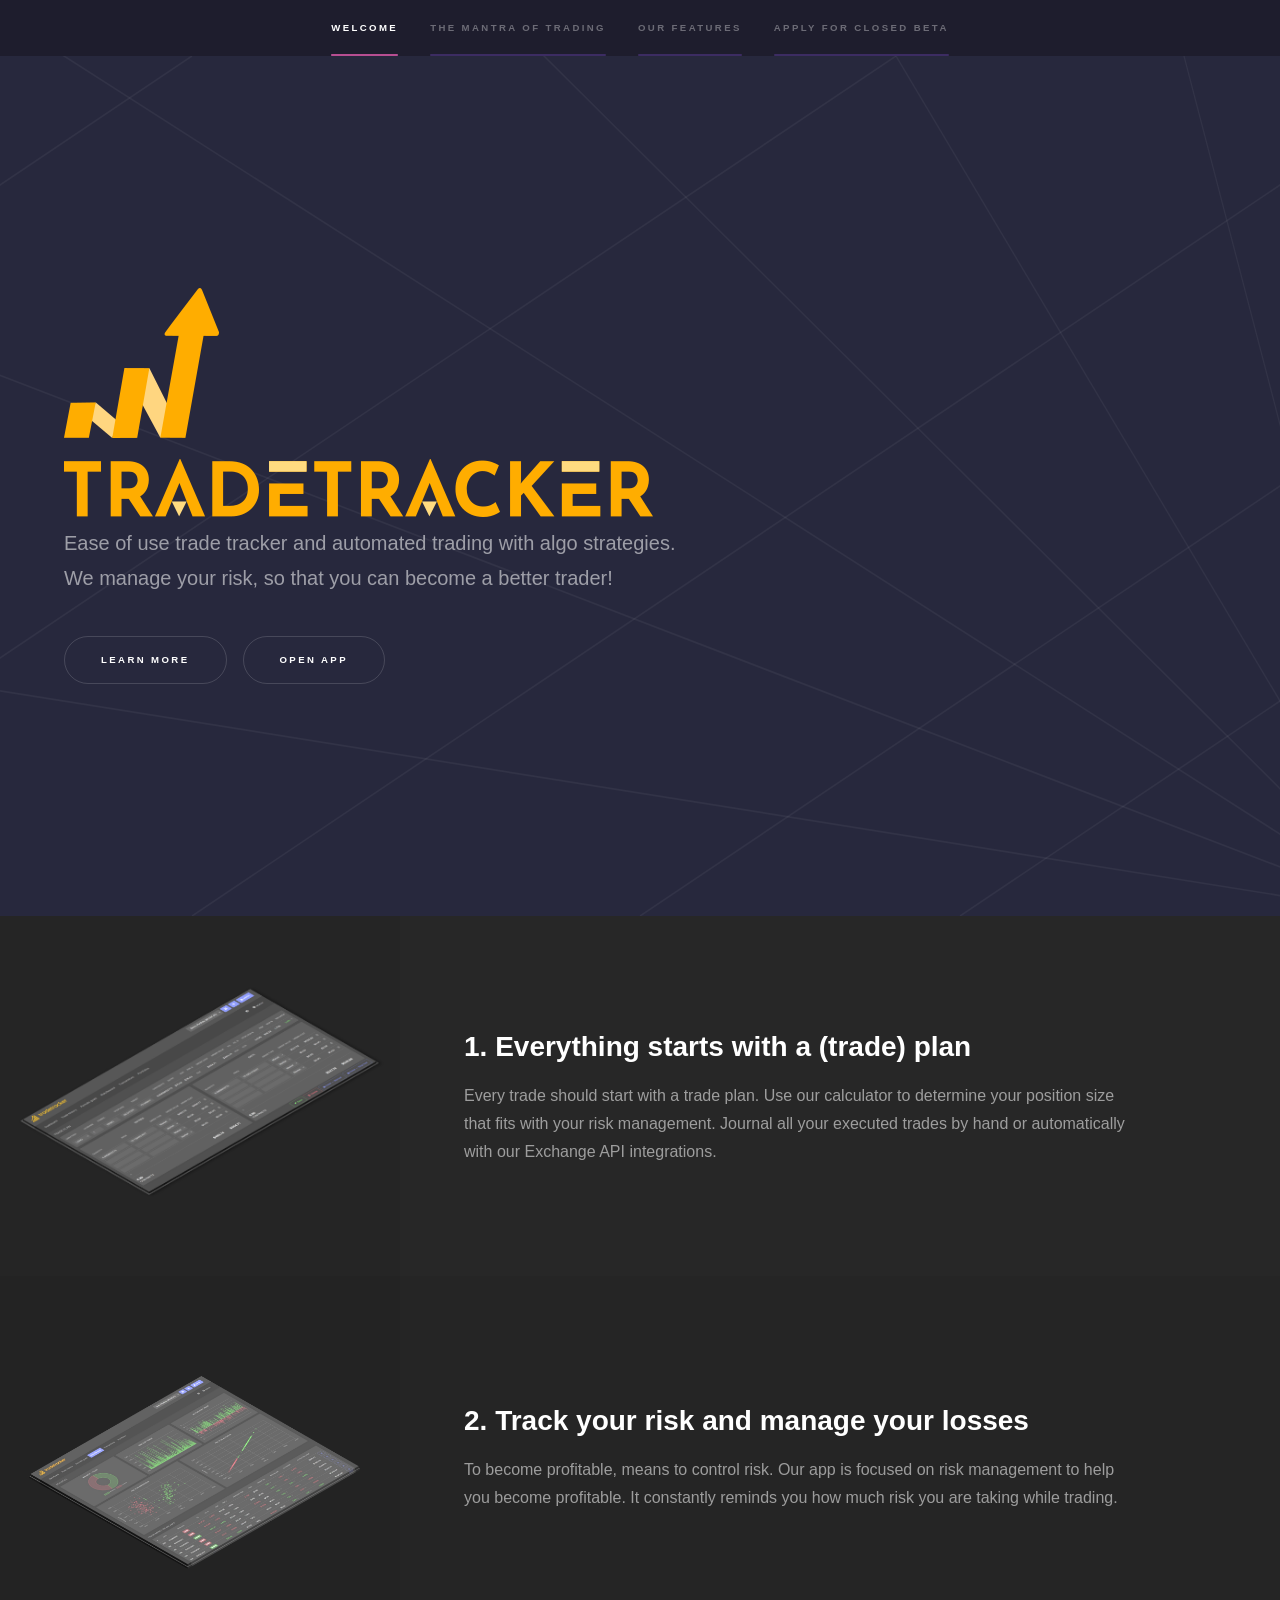
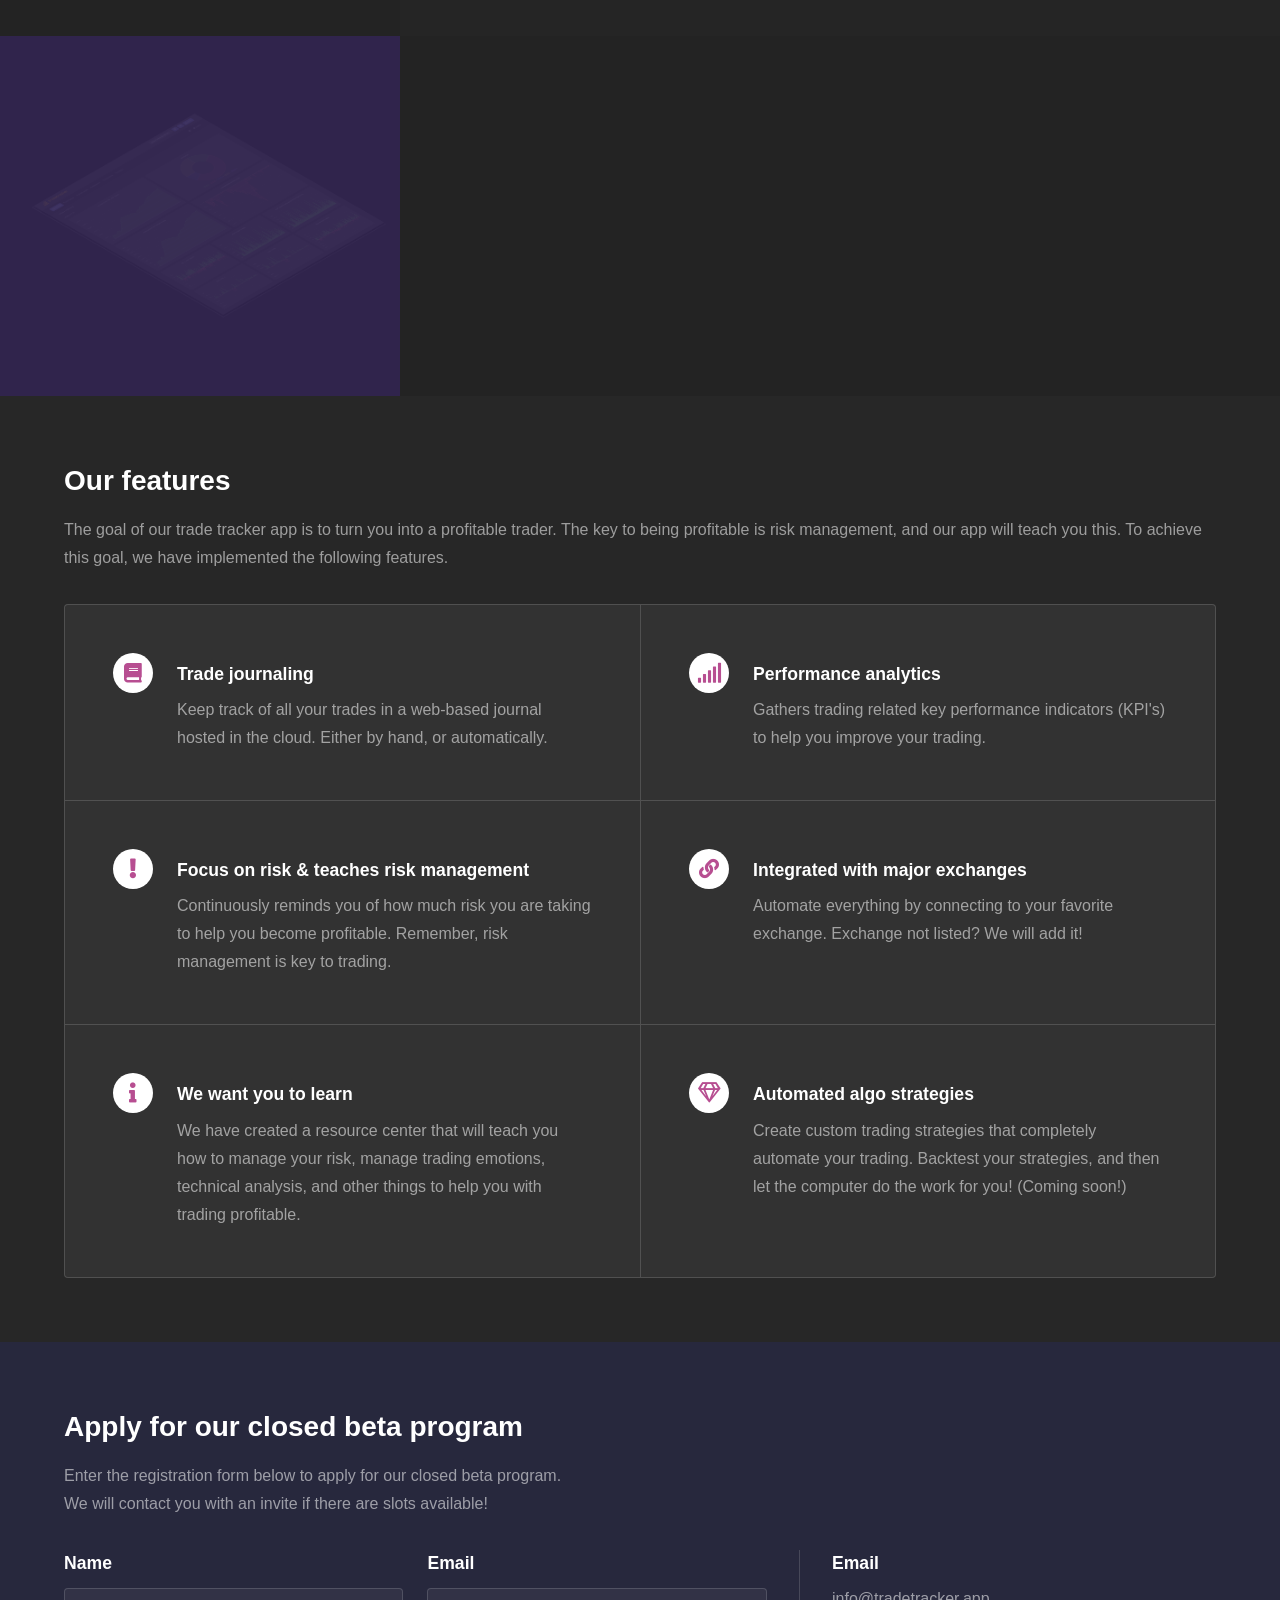
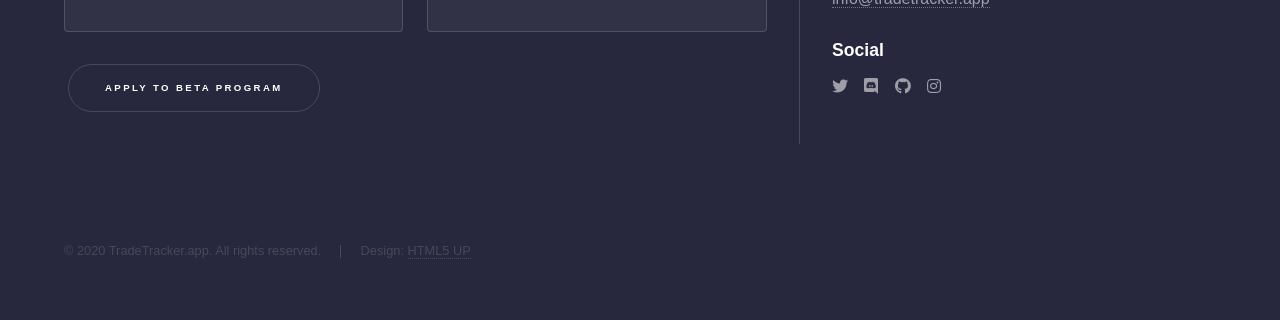
==== commit 5d088359: "Final meta-image.png" ====
--- a/index.html
+++ b/index.html
@@ -6,12 +6,31 @@
 -->
 <html>
 	<head>
-		<title>TradeTracker — Ease of use trade tracker!</title>
+		<title>TradeTracker — Ease of use trade tracker</title>
 		<meta charset="utf-8" />
 		<meta name="viewport" content="width=device-width, initial-scale=1, user-scalable=no" />
 		<link rel="stylesheet" href="assets/css/main.css" />
 		<link rel="icon" type="image/png" href="images/favicon.png">
 		<noscript><link rel="stylesheet" href="assets/css/noscript.css" /></noscript>
+		
+		<meta name="description" content="Ease of use trade tracker and automated trading with algo strategies. We provide all the risk & trade management tools you will need, so that you become a better trader!" />
+		<meta name="twitter:card" content="summary_large_image">
+		<meta name="twitter:url" content="https://tradetracker.app/images/meta-image.png"> <!-- 640x360 px -->
+		<meta name="twitter:title" content="TradeTracker — Ease of use trade tracker">
+		<meta name="twitter:description" content="Ease of use trade tracker and automated trading with algo strategies. We provide all the risk & trade management tools you will need, so that you become a better trader!">
+		<meta name="twitter:site" content="@TradeTrackerApp">
+		<meta name="twitter:domain" content="tradetracker.app">
+		<meta name="twitter:image:src" content="https://tradetracker.app/images/meta-image.png">
+		<meta name="twitter:image:width" content="640">
+		<meta name="twitter:image:height" content="360">
+		<meta property="og:site_name" content="TradeTracker.App" />
+		<meta property="og:url" content="https://tradetracker.app" />
+		<meta property="og:title" content="TradeTracker — Ease of use trade tracker" />
+		<meta property="og:description" content="Ease of use trade tracker and automated trading with algo strategies. We provide all the risk & trade management tools you will need, so that you become a better trader!" />
+		<meta property="og:image" content="https://tradetracker.app/images/meta-image.png" />
+		<meta property="og:image:type" content="image/jpeg" />
+		<meta property="og:image:width" content="640" />
+		<meta property="og:image:height" content="360" />
 	</head>
 	<body class="is-preload">
 
@@ -41,7 +60,7 @@
 							<img src="images/logo.png" alt="TradeTracker" class="logo" />
 							<p>
 								Ease of use trade tracker and automated trading with algo strategies.<br/>
-								We provide every tool that you need, so that you can become a better trader!
+								We manage your risk, so that you can become a better trader!
 							</p>
 							<ul class="actions">
 								<li><a href="#one" class="button scrolly">Learn more</a></li>
@@ -188,9 +207,6 @@
 											The Netherlands</span>
 										</li> -->
 										<li>
-											<img src="images/icon.png" style="height: 100px;" />
-										</li>
-										<li>
 											<h3>Email</h3>
 											<a href="#">info@tradetracker.app</a>
 										</li>
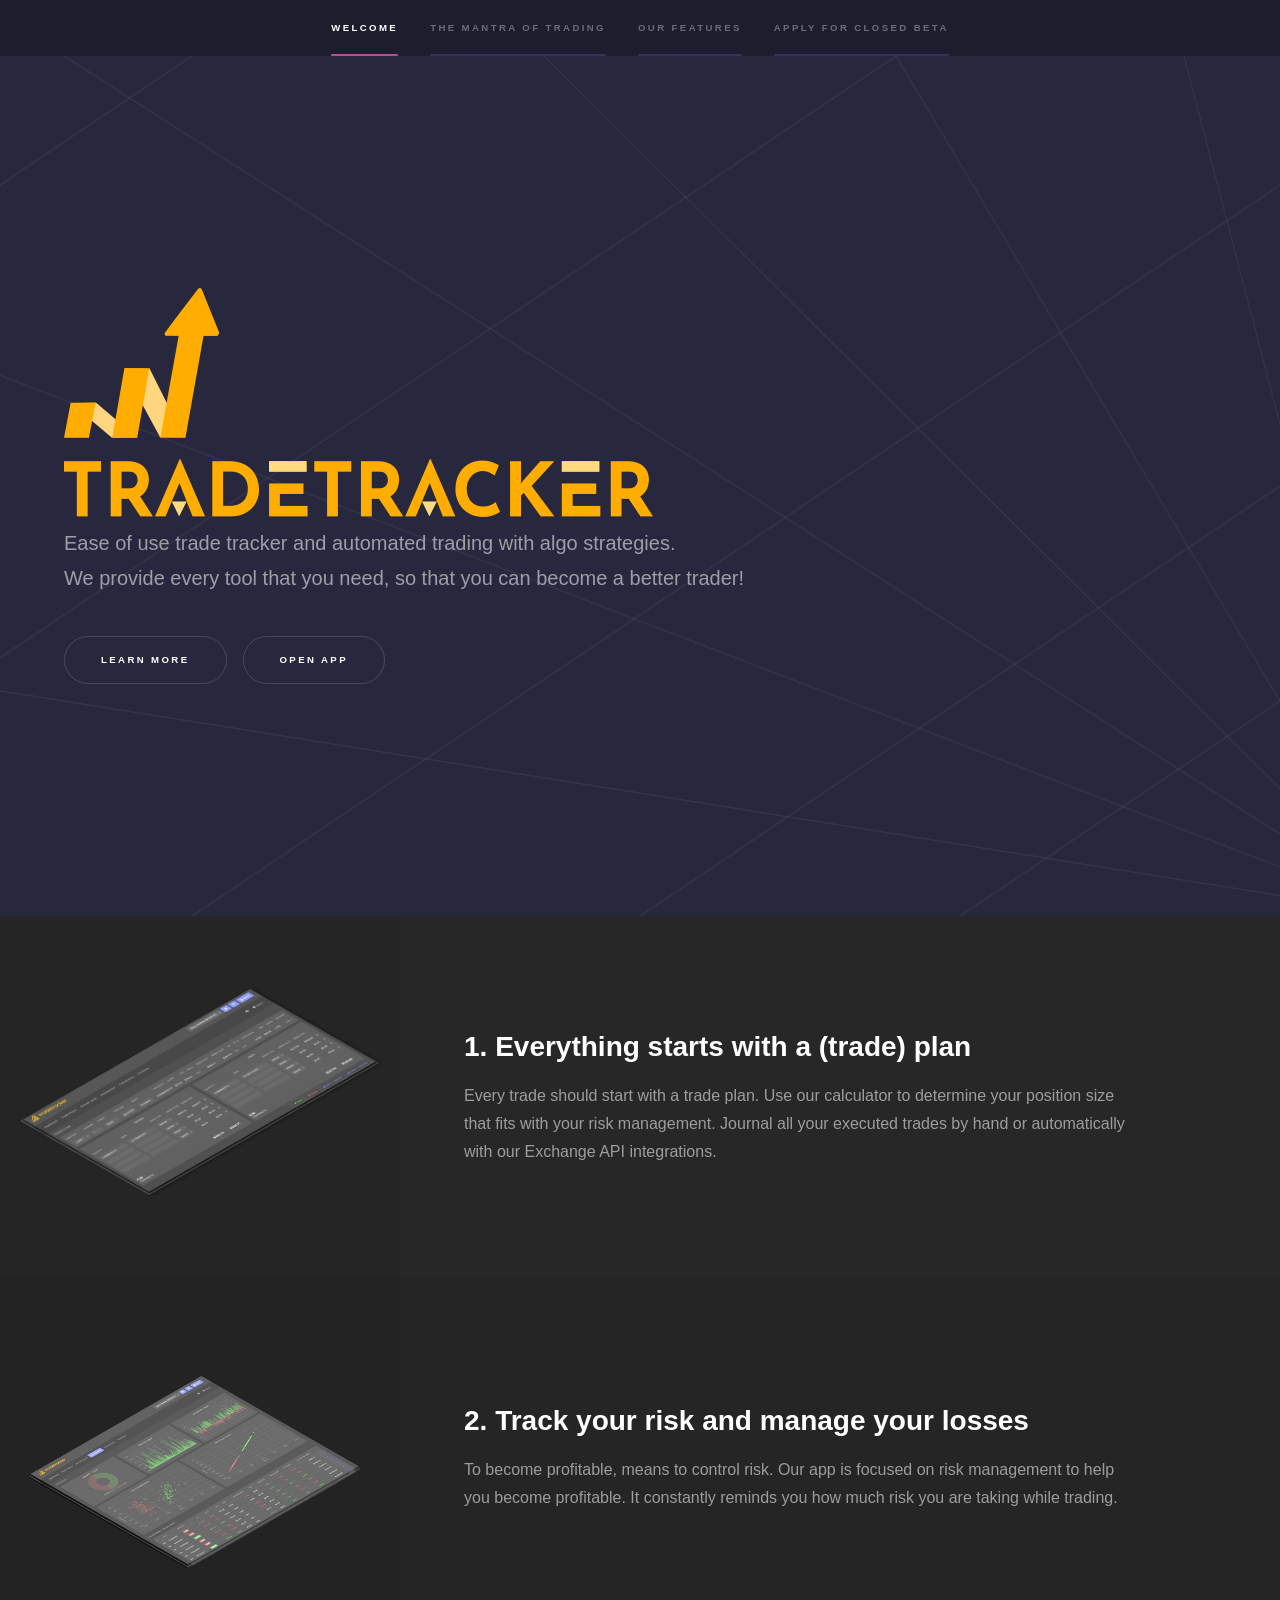
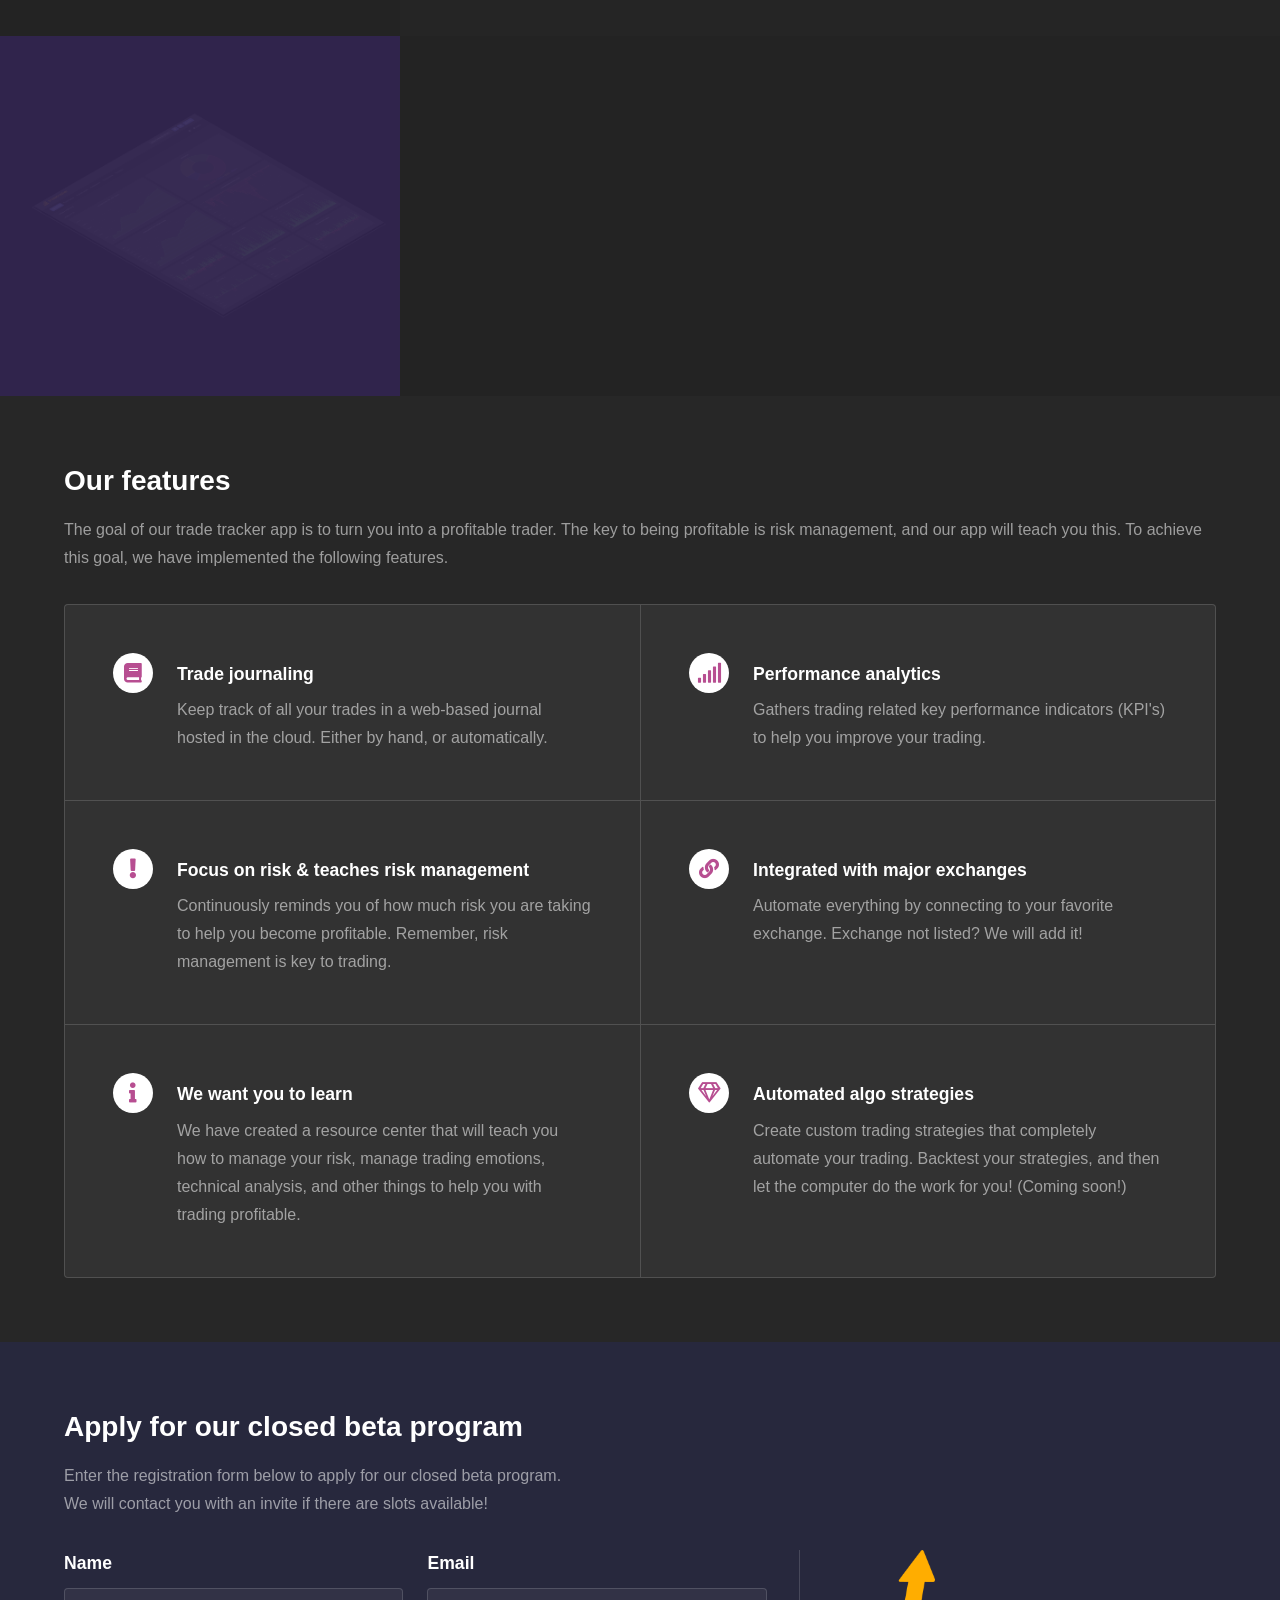
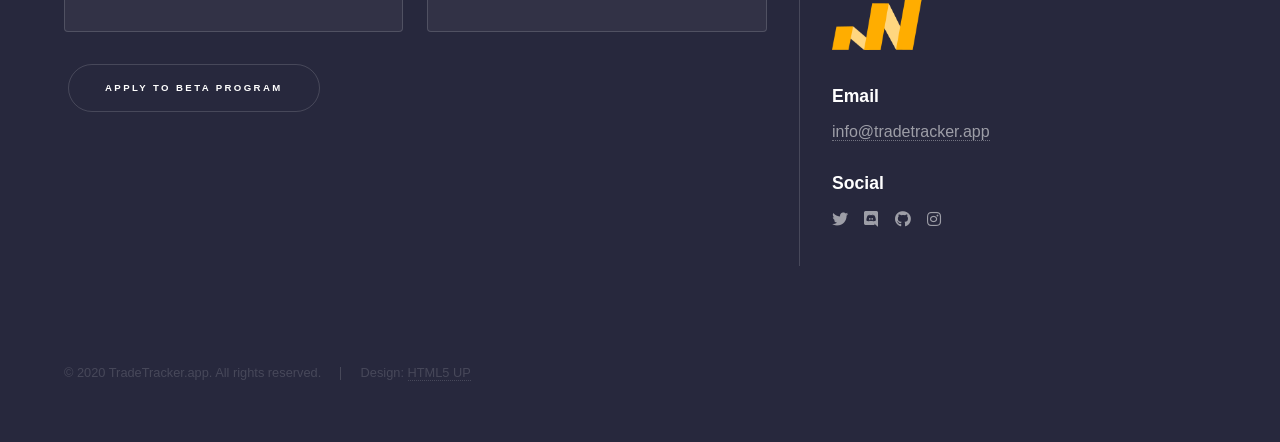
==== commit ed02d6f1: "Merge branch 'master' of https://github.com/TradeTracker/website" ====
--- a/index.html
+++ b/index.html
@@ -60,7 +60,7 @@
 							<img src="images/logo.png" alt="TradeTracker" class="logo" />
 							<p>
 								Ease of use trade tracker and automated trading with algo strategies.<br/>
-								We manage your risk, so that you can become a better trader!
+								We provide every tool that you need, so that you can become a better trader!
 							</p>
 							<ul class="actions">
 								<li><a href="#one" class="button scrolly">Learn more</a></li>
@@ -207,6 +207,9 @@
 											The Netherlands</span>
 										</li> -->
 										<li>
+											<img src="images/icon.png" style="height: 100px;" />
+										</li>
+										<li>
 											<h3>Email</h3>
 											<a href="#">info@tradetracker.app</a>
 										</li>
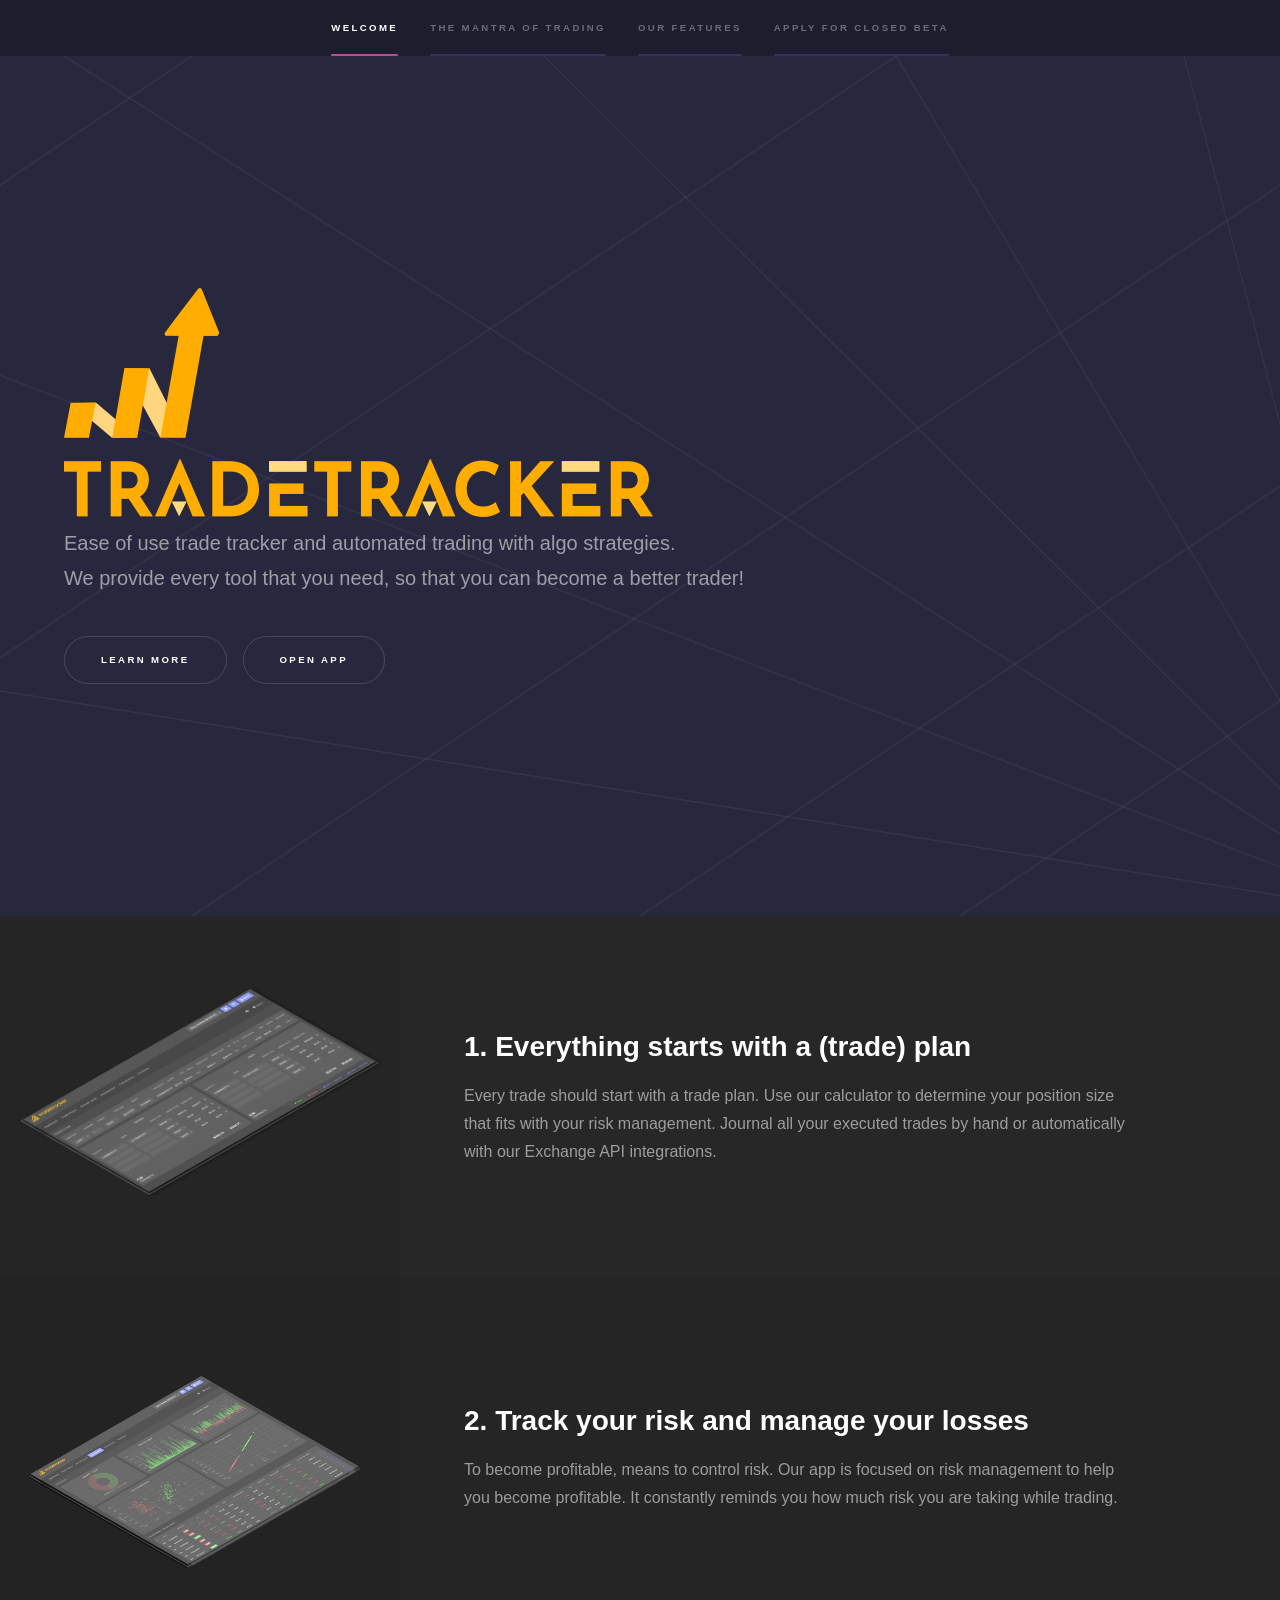
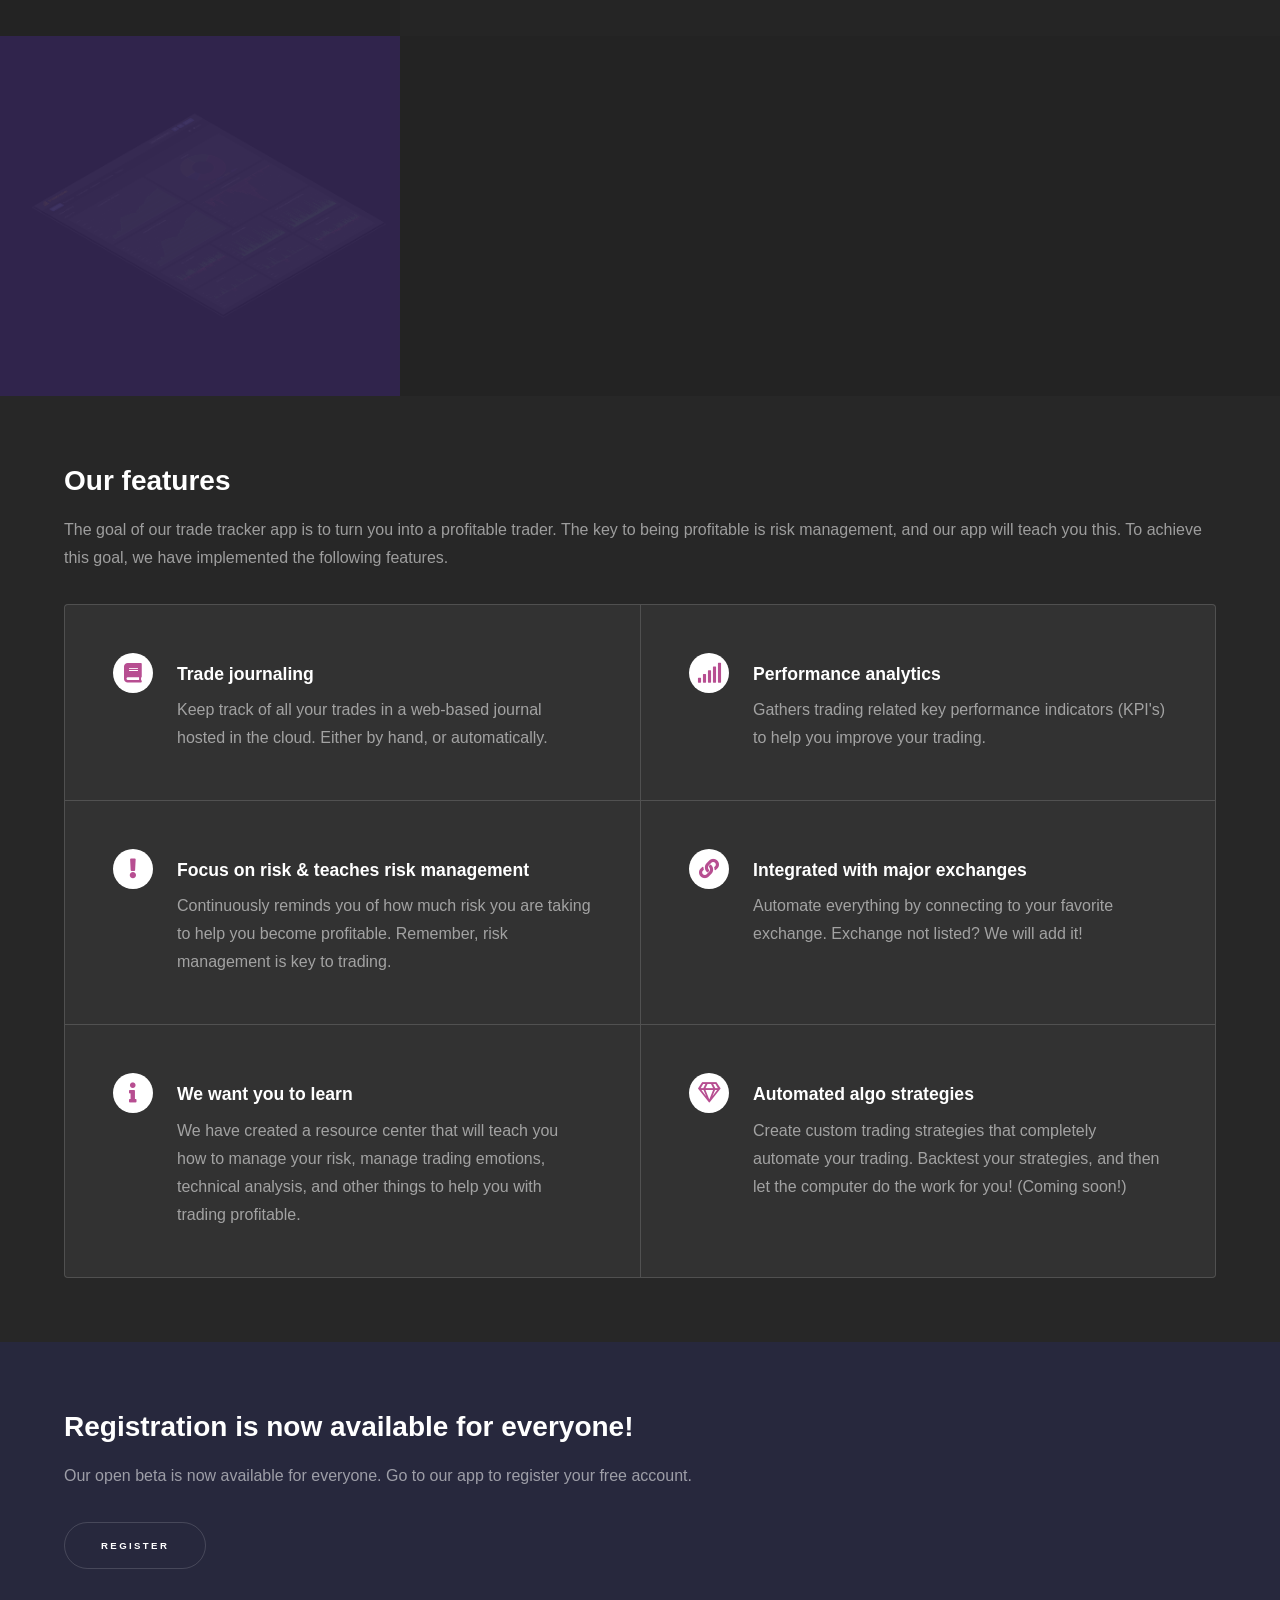
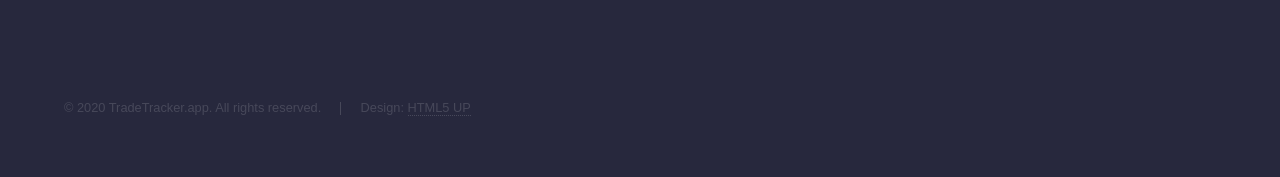
==== commit 0d14e501: "open beta" ====
--- a/index.html
+++ b/index.html
@@ -15,19 +15,19 @@
 		
 		<meta name="description" content="Ease of use trade tracker and automated trading with algo strategies. We provide all the risk & trade management tools you will need, so that you become a better trader!" />
 		<meta name="twitter:card" content="summary_large_image">
-		<meta name="twitter:url" content="https://tradetracker.app/images/meta-image.png"> <!-- 640x360 px -->
+		<meta name="twitter:url" content="https://tradetracker.app/images/meta-image_640x360.png"> <!-- 640x360 px -->
 		<meta name="twitter:title" content="TradeTracker — Ease of use trade tracker">
 		<meta name="twitter:description" content="Ease of use trade tracker and automated trading with algo strategies. We provide all the risk & trade management tools you will need, so that you become a better trader!">
 		<meta name="twitter:site" content="@TradeTrackerApp">
 		<meta name="twitter:domain" content="tradetracker.app">
-		<meta name="twitter:image:src" content="https://tradetracker.app/images/meta-image.png">
+		<meta name="twitter:image:src" content="https://tradetracker.app/images/meta-image_640x360.png">
 		<meta name="twitter:image:width" content="640">
 		<meta name="twitter:image:height" content="360">
 		<meta property="og:site_name" content="TradeTracker.App" />
 		<meta property="og:url" content="https://tradetracker.app" />
 		<meta property="og:title" content="TradeTracker — Ease of use trade tracker" />
 		<meta property="og:description" content="Ease of use trade tracker and automated trading with algo strategies. We provide all the risk & trade management tools you will need, so that you become a better trader!" />
-		<meta property="og:image" content="https://tradetracker.app/images/meta-image.png" />
+		<meta property="og:image" content="https://tradetracker.app/images/meta-image_640x360.png" />
 		<meta property="og:image:type" content="image/jpeg" />
 		<meta property="og:image:width" content="640" />
 		<meta property="og:image:height" content="360" />
@@ -174,57 +174,13 @@
 				<!-- Three -->
 					<section id="three" class="wrapper style1 fade-up">
 						<div class="inner">
-							<h2>Apply for our closed beta program</h2>
+							<h2>Registration is now available for everyone!</h2>
 							<p>
-								Enter the registration form below to apply for our closed beta program.<br/>
-								We will contact you with an invite if there are slots available!
+								Our open beta is now available for everyone. Go to our app to register your free account.
 							</p>
-							<div class="split style1">
-								<section>
-									<form method="post" id="form">
-										<div class="fields">
-											<div class="field half">
-												<label for="name">Name</label>
-												<input type="text" name="name" id="name" />
-											</div>
-											<div class="field half">
-												<label for="email">Email</label>
-												<input type="text" name="_replyto" id="email" />
-											</div>
-										</div>
-										<input type="hidden" name="message" value="I'd like to apply for your beta program!" />
-										<ul class="actions">
-											<button class="button submit" value="Send" style="margin-left: 20px;">Apply to beta program</button>
-										</ul>
-									</form>
-								</section>
-								<section>
-									<ul class="contact">
-										<!-- <li>
-											<h3>Address</h3>
-											<span>Unknown Address #69<br />
-											1234 TT, Amsterdam<br />
-											The Netherlands</span>
-										</li> -->
-										<li>
-											<img src="images/icon.png" style="height: 100px;" />
-										</li>
-										<li>
-											<h3>Email</h3>
-											<a href="#">info@tradetracker.app</a>
-										</li>
-										<li>
-											<h3>Social</h3>
-											<ul class="icons">
-												<li><a href="https://twitter.com/TradeTrackerApp" class="icon brands fa-twitter"><span class="label">Twitter</span></a></li>
-												<li><a href="https://discord.gg/J2b7CrncTD" class="fab fa-discord"><span class="label">Discord</span></a></li>
-												<li><a href="#" class="icon brands fa-github"><span class="label">GitHub</span></a></li>
-												<li><a href="#" class="icon brands fa-instagram"><span class="label">Instagram</span></a></li>
-											</ul>
-										</li>
-									</ul>
-								</section>
-							</div>
+							<ul class="actions">
+								<li><a href="https://beta.tradetracker.app/register" target="_blank" class="button scrolly">Register</a></li>
+							</ul>
 						</div>
 					</section>
 
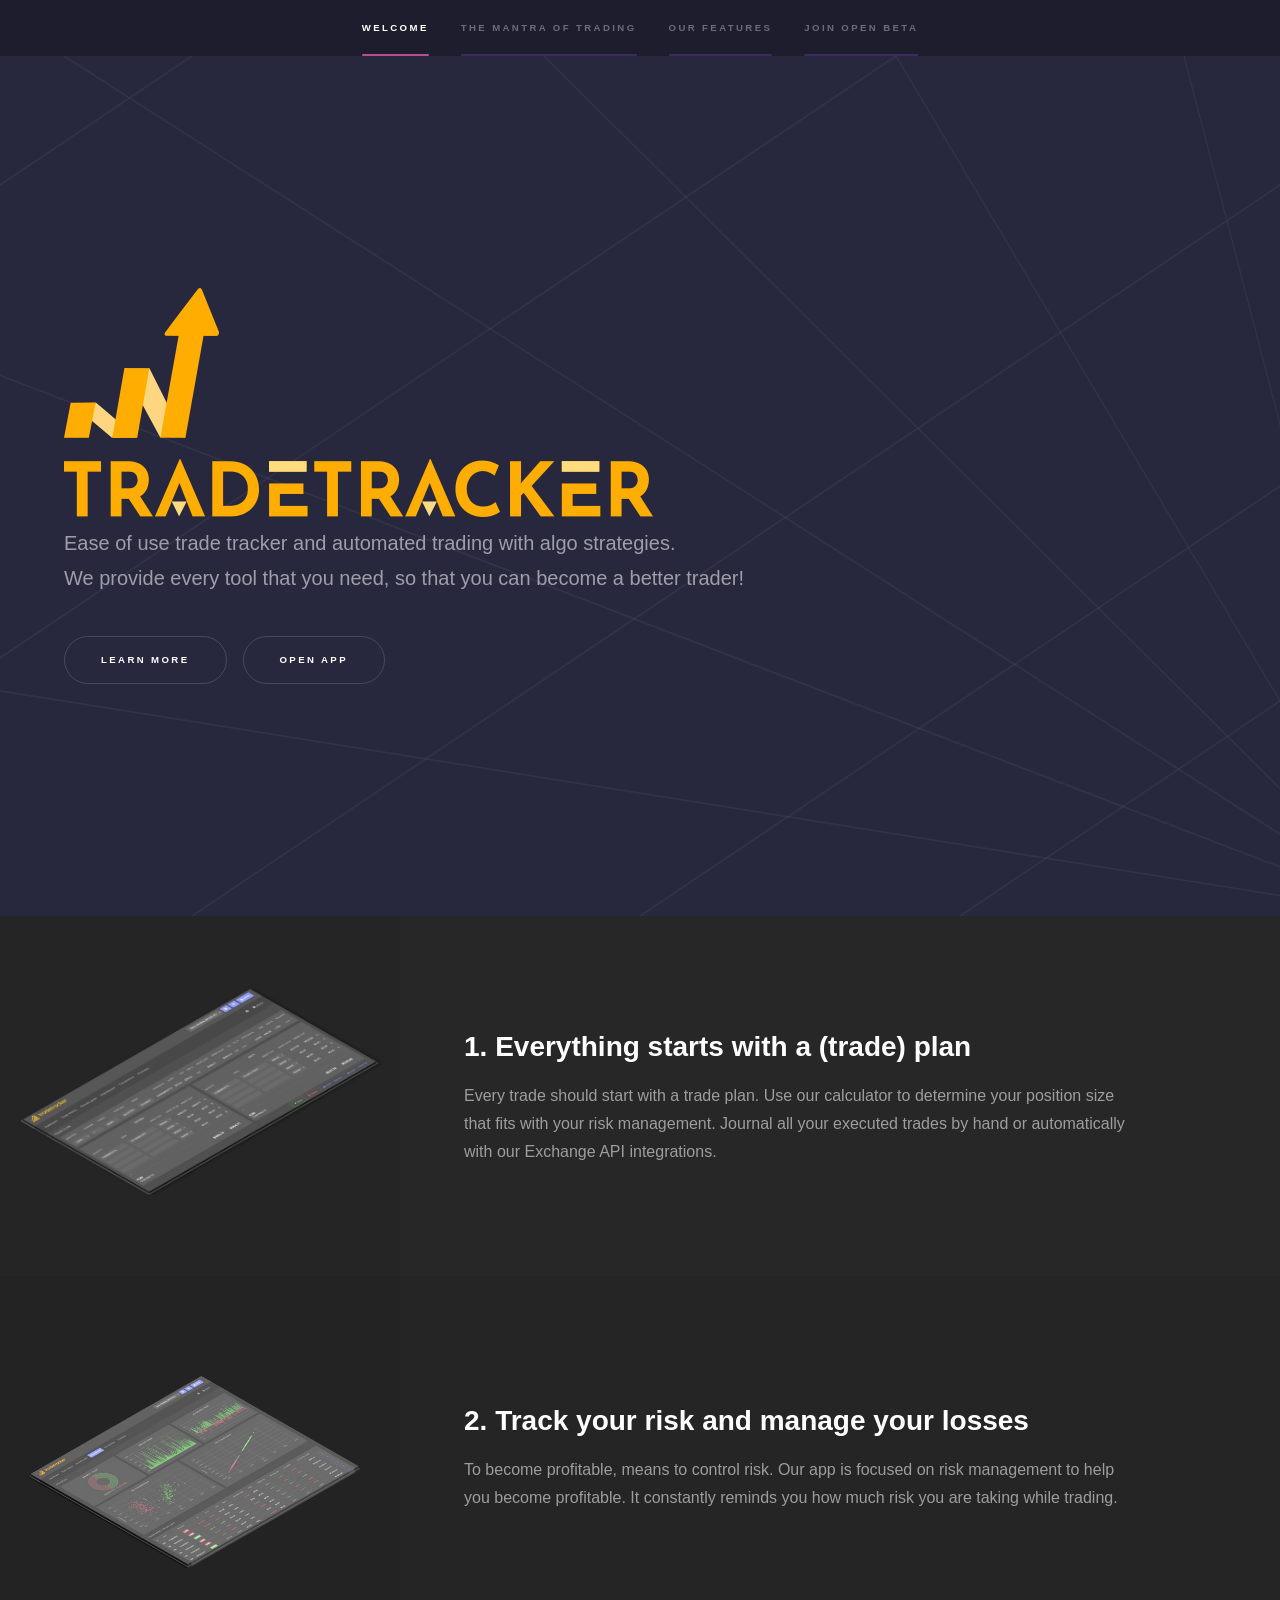
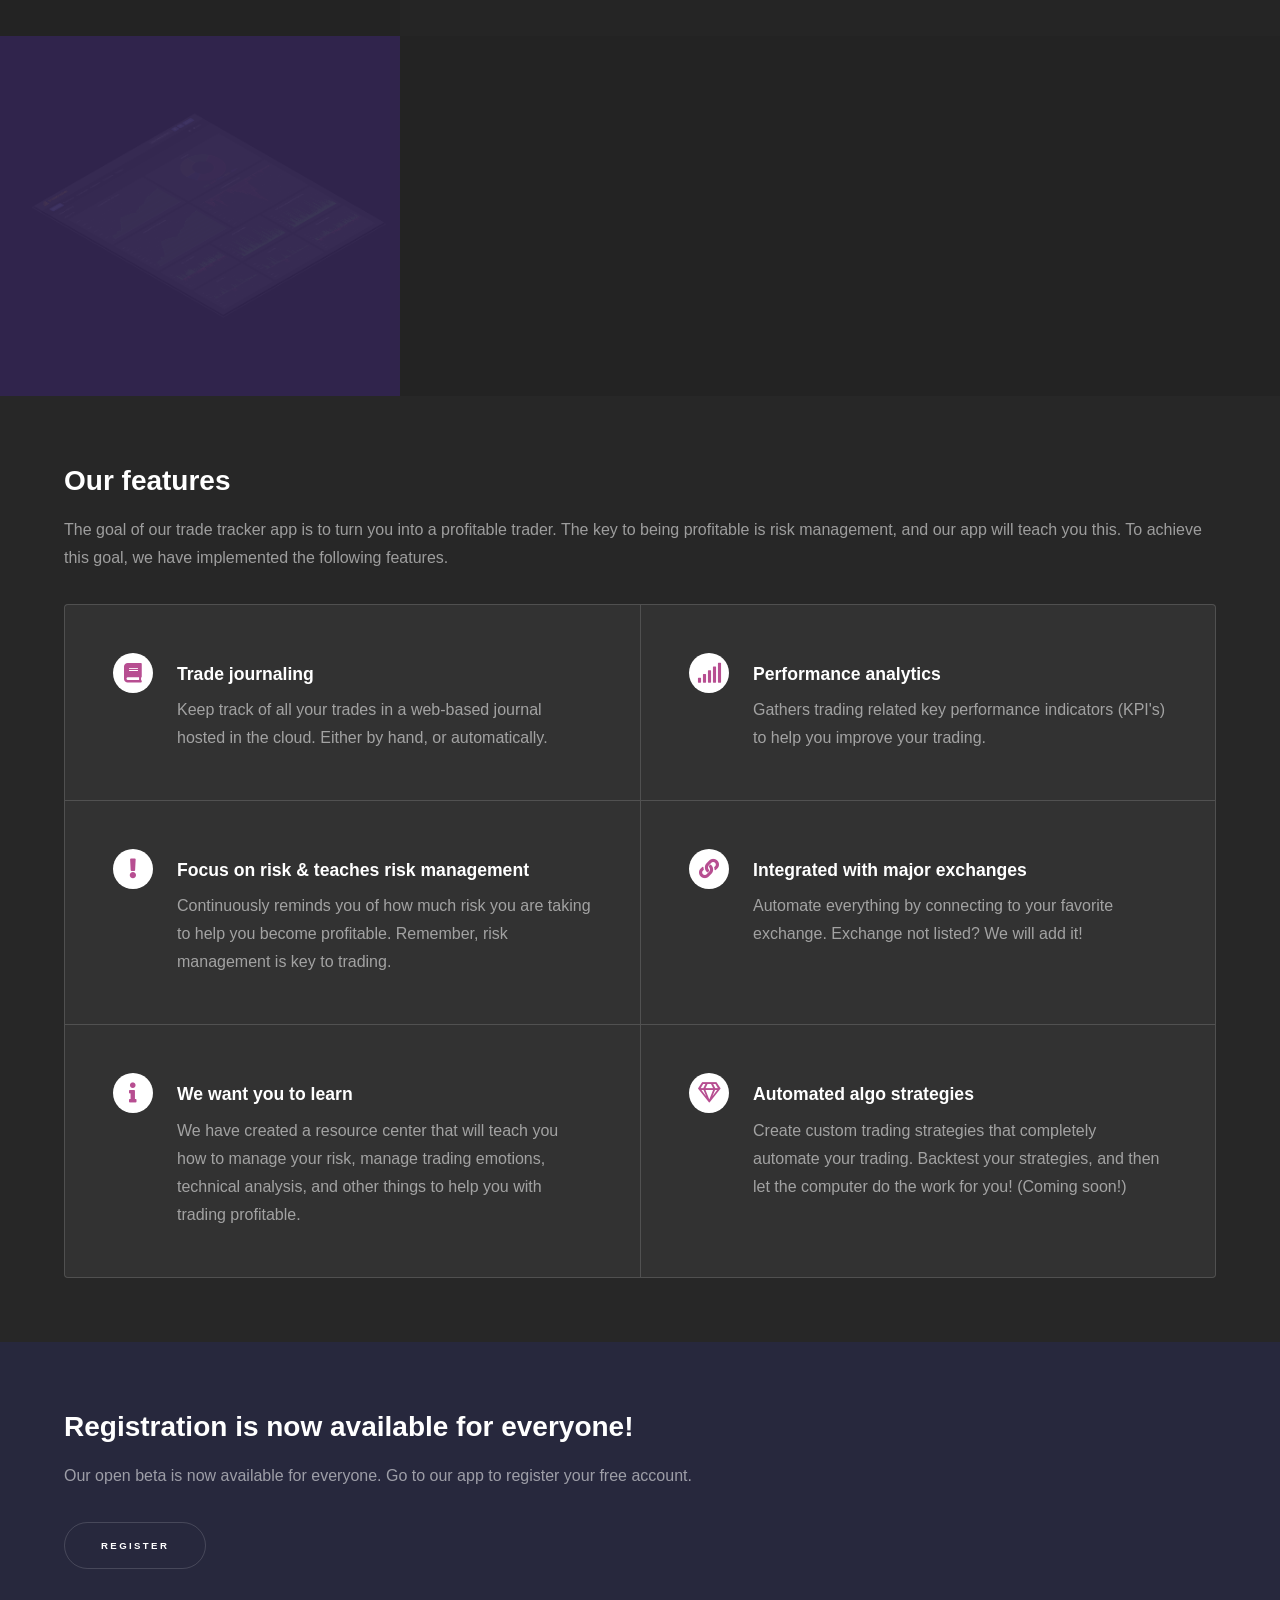
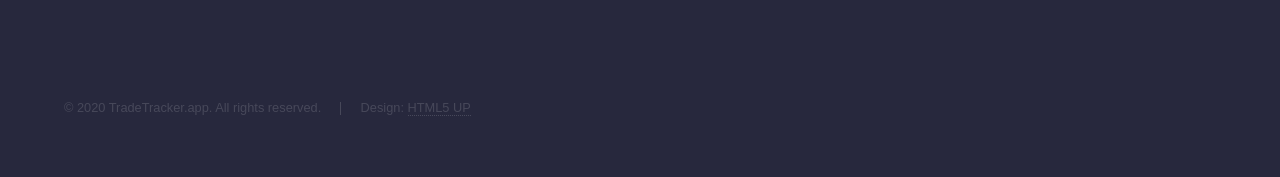
==== commit fd404ec0: "Menu item renamed" ====
--- a/index.html
+++ b/index.html
@@ -42,7 +42,7 @@
 							<li><a href="#intro">Welcome</a></li>
 							<li><a href="#one">The mantra of trading</a></li>
 							<li><a href="#two">Our features</a></li>
-							<li><a href="#three">Apply for closed beta</a></li>
+							<li><a href="#three">Join open beta</a></li>
 						</ul>
 					</nav>
 				</div>
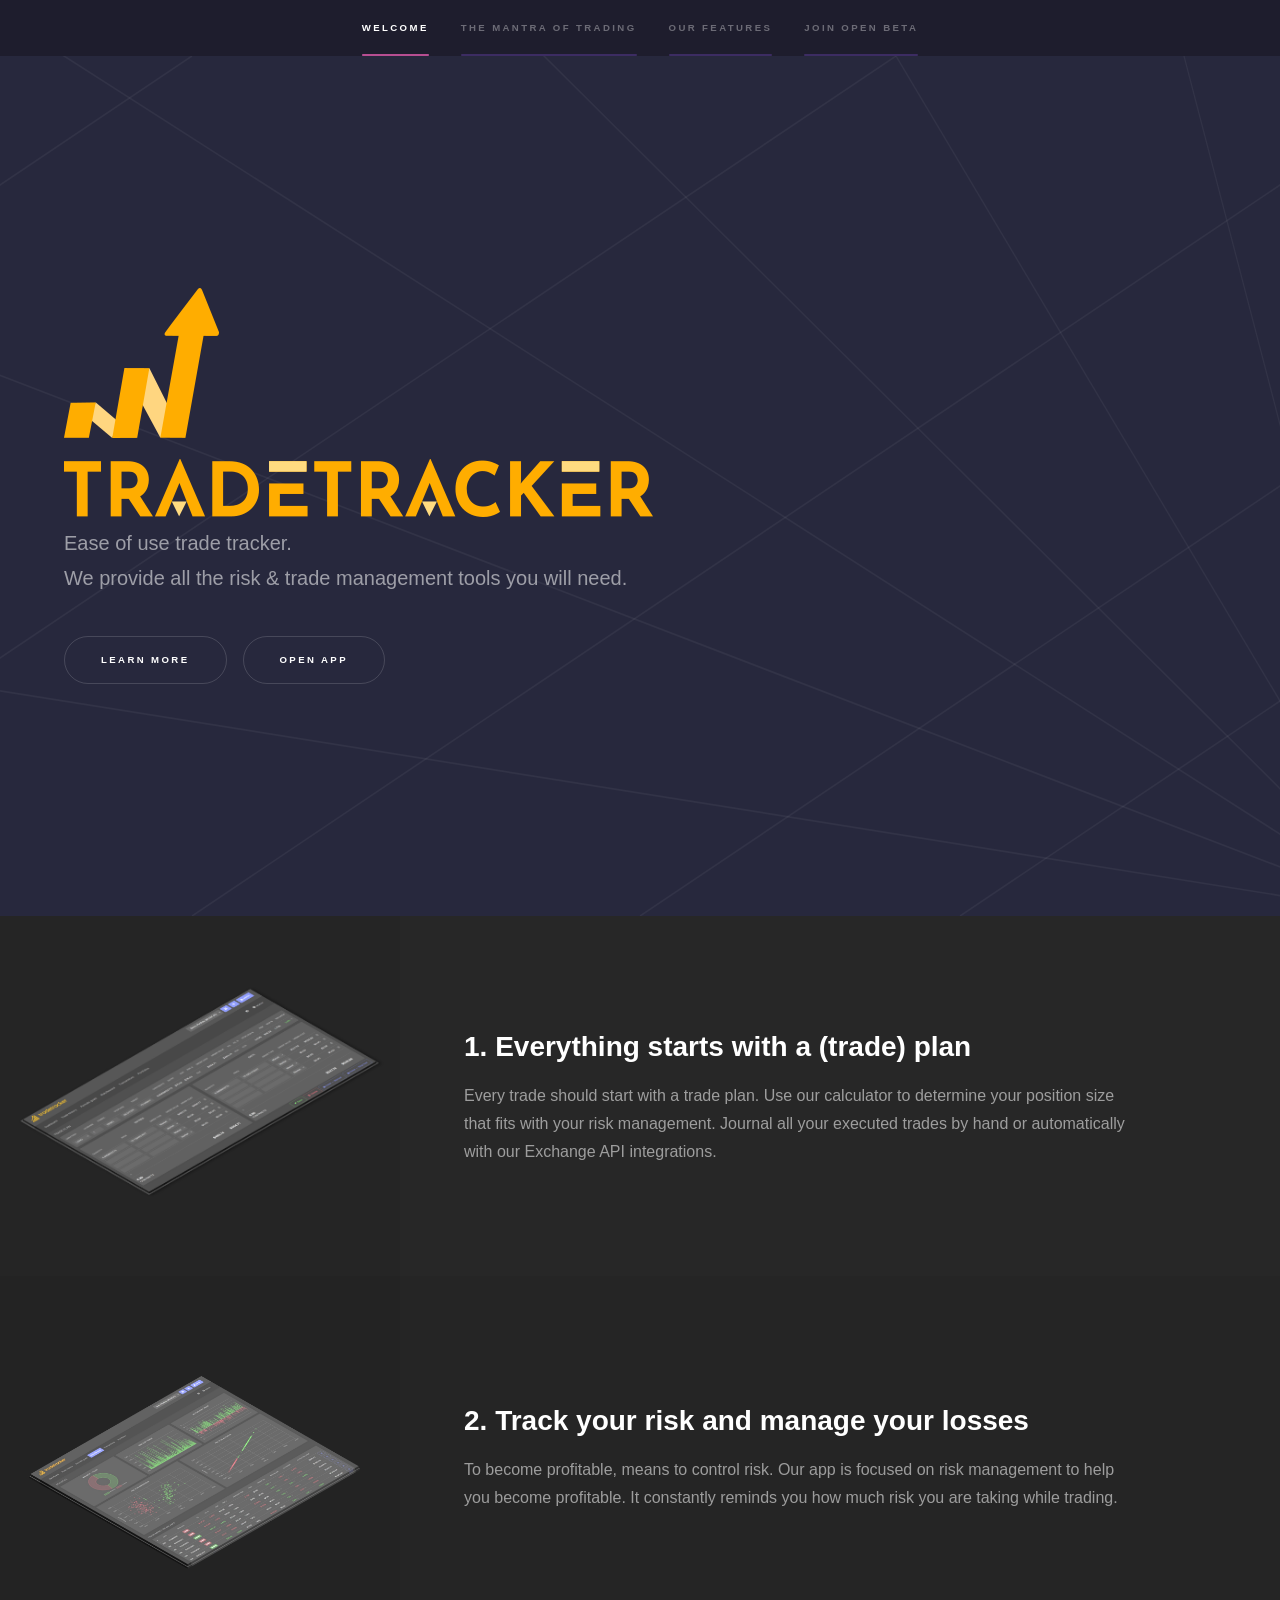
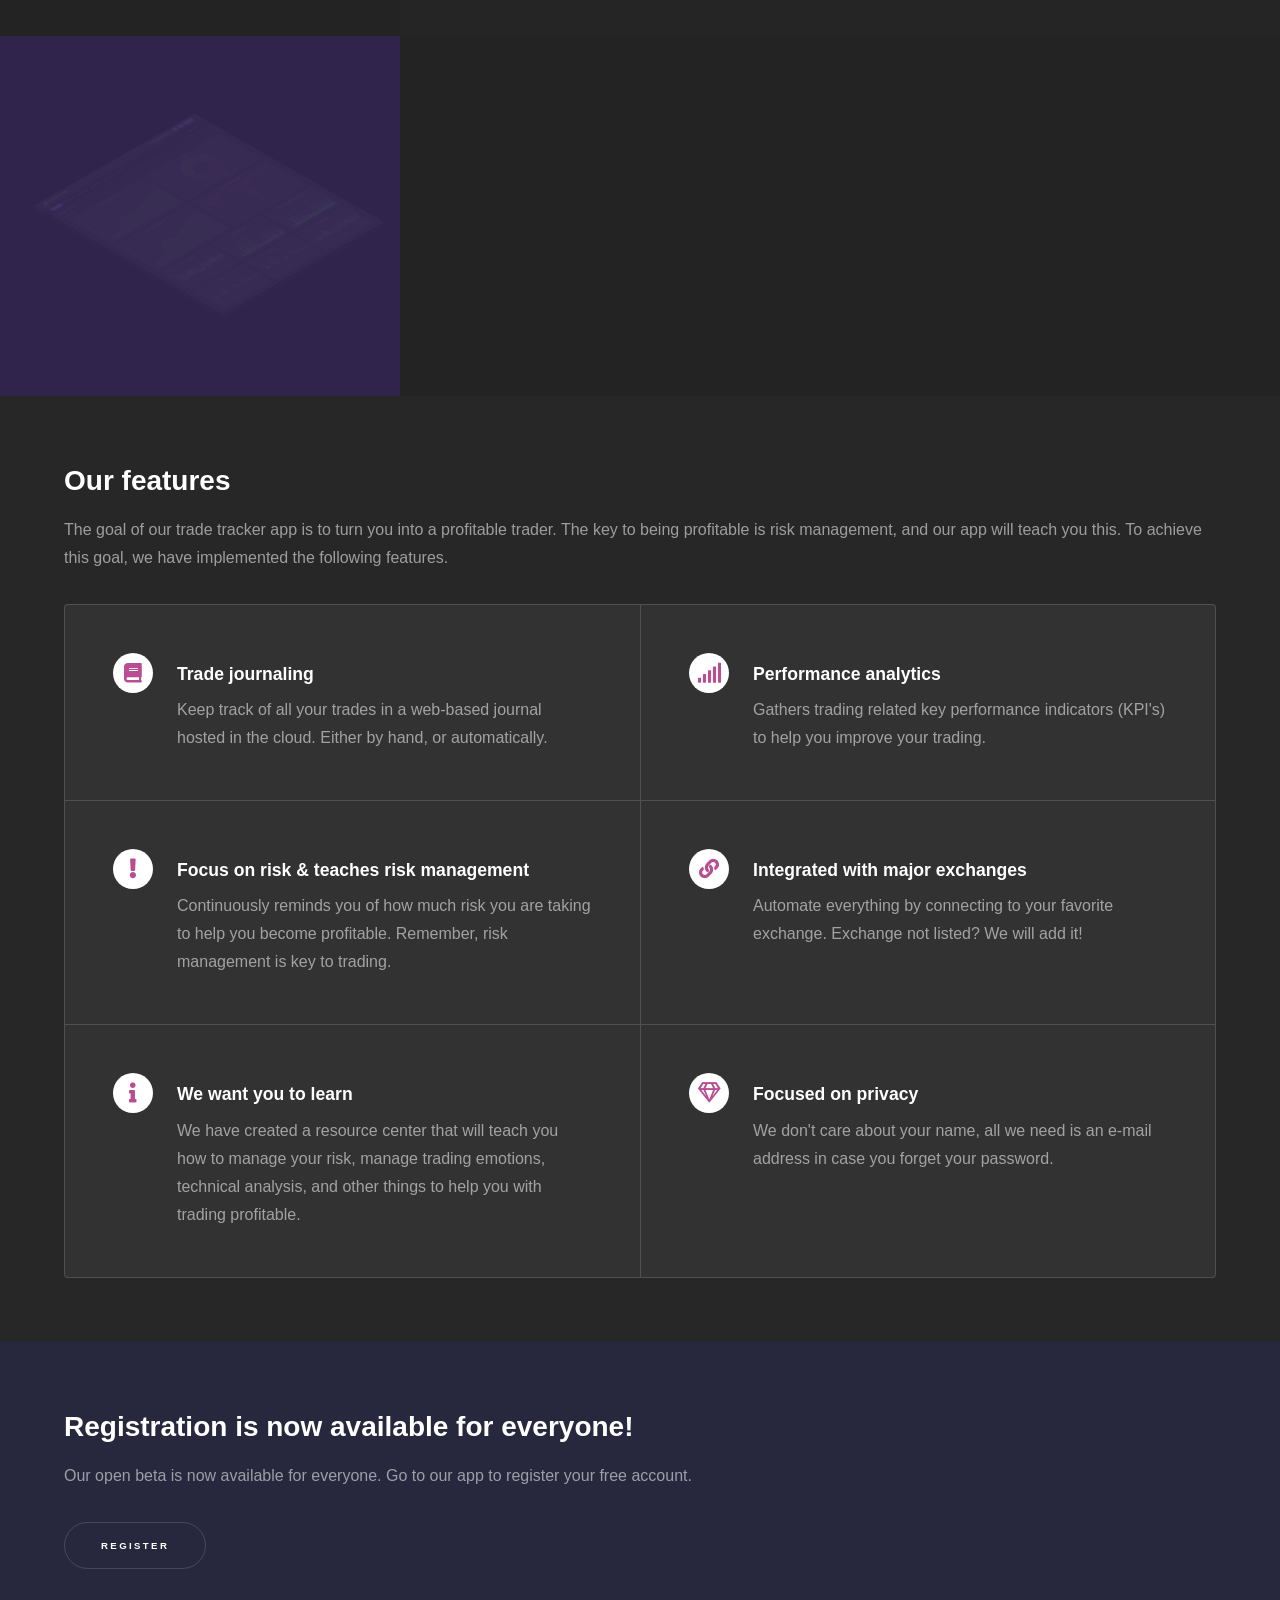
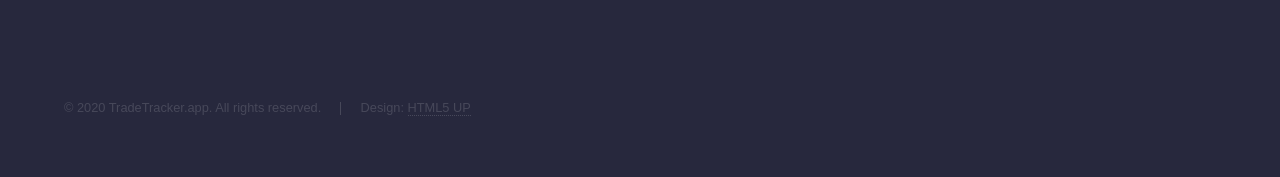
==== commit 2e914190: "update" ====
--- a/index.html
+++ b/index.html
@@ -59,8 +59,8 @@
 							</div>
 							<img src="images/logo.png" alt="TradeTracker" class="logo" />
 							<p>
-								Ease of use trade tracker and automated trading with algo strategies.<br/>
-								We provide every tool that you need, so that you can become a better trader!
+								Ease of use trade tracker. <br/>
+								We provide all the risk & trade management tools you will need.
 							</p>
 							<ul class="actions">
 								<li><a href="#one" class="button scrolly">Learn more</a></li>
@@ -161,8 +161,8 @@
 								</section>
 								<section>
 									<span class="icon major fa-gem"></span>
-									<h3>Automated algo strategies</h3>
-									<p>Create custom trading strategies that completely automate your trading. Backtest your strategies, and then let the computer do the work for you! (Coming soon!)</p>
+									<h3>Focused on privacy</h3>
+									<p>We don't care about your name, all we need is an e-mail address in case you forget your password.</p>
 								</section>
 							</div>
 							<!-- <ul class="actions">
